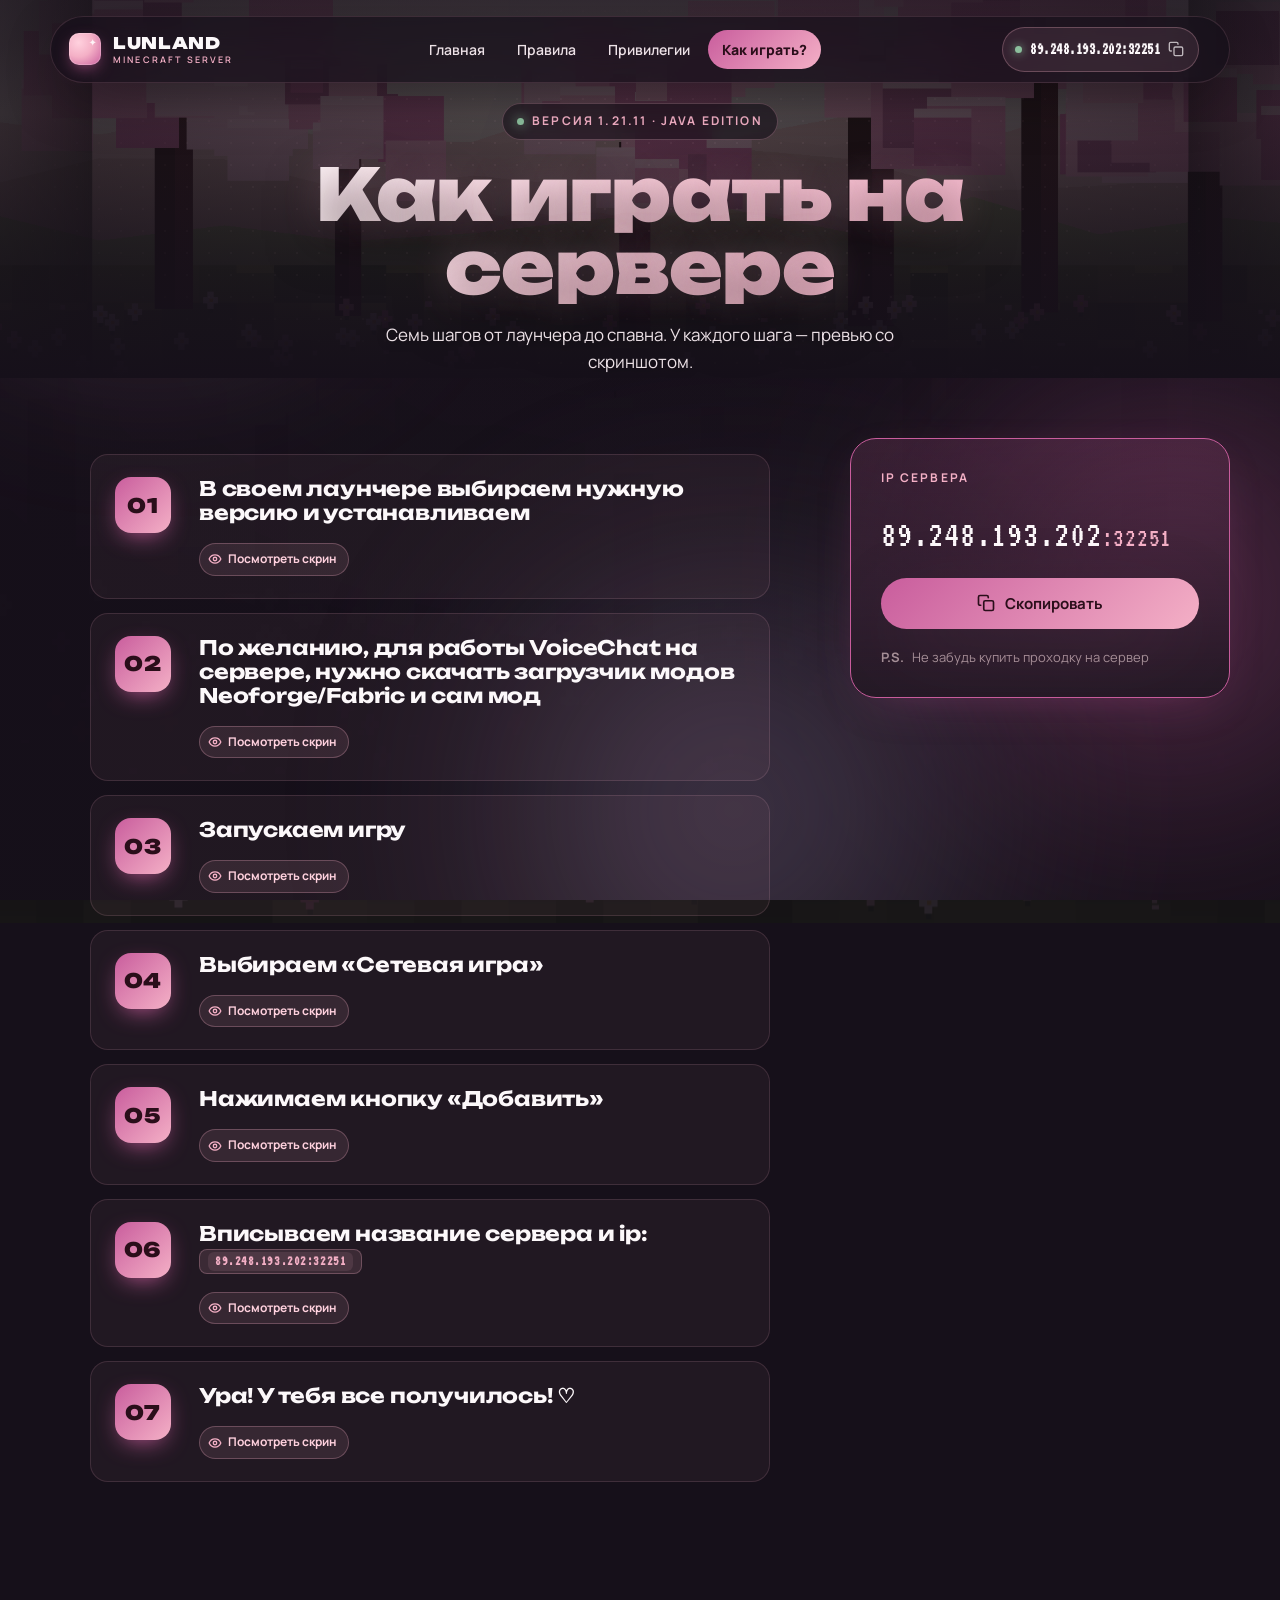
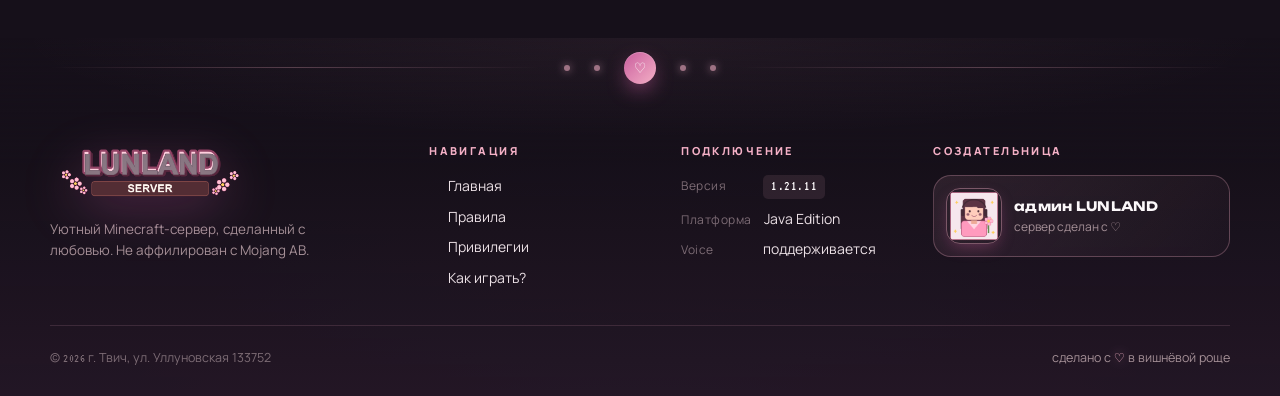
==== kak-zajti.html @ 80e6e3f9 "Initial commit: LUNLAND landing (cozy cherry-grove redesign) 4 pages with verbatim text from https:/" ====
<!doctype html>
<html lang="ru">
<head>
  <meta charset="utf-8" />
  <meta name="viewport" content="width=device-width, initial-scale=1, viewport-fit=cover" />
  <meta name="theme-color" content="#16101a" />
  <title>Как играть — LUNLAND</title>
  <meta name="description" content="Как зайти на Minecraft-сервер LUNLAND: версия 1.21.11, IP 89.248.193.202:32251, голосовой чат." />

  <link rel="preconnect" href="https://fonts.googleapis.com" />
  <link rel="preconnect" href="https://fonts.gstatic.com" crossorigin />
  <link href="https://fonts.googleapis.com/css2?family=Manrope:wght@400;500;600;700;800&family=Unbounded:wght@500;700;900&family=VT323&display=swap" rel="stylesheet" />
  <link rel="icon" type="image/png" href="./assets/logo.png" />
  <link rel="stylesheet" href="./styles.css" />
</head>

<body class="page-inner" data-page="kak-zajti">
  <div class="bg-decor" aria-hidden="true">
    <span class="glow glow-1"></span>
    <span class="glow glow-2"></span>
    <span class="glow glow-3"></span>
  </div>
  <div class="petals" id="petals" aria-hidden="true"></div>

  <header class="site-header" data-header>
    <a class="brand" href="./index.html" aria-label="LUNLAND">
      <span class="brand-mark"></span>
      <span class="brand-word">LUNLAND<small>minecraft server</small></span>
    </a>
    <nav class="main-nav" data-nav>
      <a href="./index.html">Главная</a>
      <a href="./rules.html">Правила</a>
      <a href="./privileges.html">Привилегии</a>
      <a href="./kak-zajti.html" class="is-active">Как играть?</a>
    </nav>
    <button class="header-ip" type="button" data-copy-ip aria-label="Скопировать IP">
      <span class="dot"></span>
      <span class="ip-text">89.248.193.202:32251</span>
      <svg viewBox="0 0 24 24" width="16" height="16" fill="none" stroke="currentColor" stroke-width="2" stroke-linecap="round" stroke-linejoin="round"><rect x="9" y="9" width="13" height="13" rx="2"/><path d="M5 15H4a2 2 0 0 1-2-2V4a2 2 0 0 1 2-2h9a2 2 0 0 1 2 2v1"/></svg>
    </button>
    <button class="menu-toggle" type="button" data-menu-toggle aria-label="Меню" aria-expanded="false">
      <svg viewBox="0 0 24 24" width="22" height="22" fill="none" stroke="currentColor" stroke-width="2" stroke-linecap="round"><path d="M4 7h16M4 12h16M4 17h16"/></svg>
    </button>
  </header>

  <main>
    <section class="page-banner">
      <div class="page-banner-bg" aria-hidden="true">
        <img src="./assets/hero-cherry.png" alt="" />
      </div>
      <div class="page-banner-content">
        <p class="eyebrow"><span class="dot"></span>Версия 1.21.11 · Java Edition</p>
        <h1>Как играть на сервере</h1>
        <p class="banner-sub">Семь шагов от лаунчера до спавна. У каждого шага — превью со скриншотом.</p>
      </div>
    </section>

    <section class="page">
      <section class="steps-layout">
        <ol class="steps steps-7">
          <li class="reveal">
            <span class="step-num pixel">01</span>
            <div>
              <h3>В своем лаунчере выбираем нужную версию и устанавливаем</h3>
              <button class="step-thumb-btn" type="button" data-step="1">
                <svg viewBox="0 0 24 24" width="14" height="14" fill="none" stroke="currentColor" stroke-width="2.2" stroke-linecap="round" stroke-linejoin="round"><path d="M2 12s3-7 10-7 10 7 10 7-3 7-10 7-10-7-10-7z"/><circle cx="12" cy="12" r="3"/></svg>
                Посмотреть скрин
              </button>
            </div>
          </li>
          <li class="reveal" data-delay="60">
            <span class="step-num pixel">02</span>
            <div>
              <h3>По желанию, для работы VoiceChat на сервере, нужно скачать загрузчик модов Neoforge/Fabric и сам мод</h3>
              <button class="step-thumb-btn" type="button" data-step="2">
                <svg viewBox="0 0 24 24" width="14" height="14" fill="none" stroke="currentColor" stroke-width="2.2" stroke-linecap="round" stroke-linejoin="round"><path d="M2 12s3-7 10-7 10 7 10 7-3 7-10 7-10-7-10-7z"/><circle cx="12" cy="12" r="3"/></svg>
                Посмотреть скрин
              </button>
            </div>
          </li>
          <li class="reveal" data-delay="120">
            <span class="step-num pixel">03</span>
            <div>
              <h3>Запускаем игру</h3>
              <button class="step-thumb-btn" type="button" data-step="3">
                <svg viewBox="0 0 24 24" width="14" height="14" fill="none" stroke="currentColor" stroke-width="2.2" stroke-linecap="round" stroke-linejoin="round"><path d="M2 12s3-7 10-7 10 7 10 7-3 7-10 7-10-7-10-7z"/><circle cx="12" cy="12" r="3"/></svg>
                Посмотреть скрин
              </button>
            </div>
          </li>
          <li class="reveal" data-delay="180">
            <span class="step-num pixel">04</span>
            <div>
              <h3>Выбираем «Сетевая игра»</h3>
              <button class="step-thumb-btn" type="button" data-step="4">
                <svg viewBox="0 0 24 24" width="14" height="14" fill="none" stroke="currentColor" stroke-width="2.2" stroke-linecap="round" stroke-linejoin="round"><path d="M2 12s3-7 10-7 10 7 10 7-3 7-10 7-10-7-10-7z"/><circle cx="12" cy="12" r="3"/></svg>
                Посмотреть скрин
              </button>
            </div>
          </li>
          <li class="reveal" data-delay="240">
            <span class="step-num pixel">05</span>
            <div>
              <h3>Нажимаем кнопку «Добавить»</h3>
              <button class="step-thumb-btn" type="button" data-step="5">
                <svg viewBox="0 0 24 24" width="14" height="14" fill="none" stroke="currentColor" stroke-width="2.2" stroke-linecap="round" stroke-linejoin="round"><path d="M2 12s3-7 10-7 10 7 10 7-3 7-10 7-10-7-10-7z"/><circle cx="12" cy="12" r="3"/></svg>
                Посмотреть скрин
              </button>
            </div>
          </li>
          <li class="reveal" data-delay="300">
            <span class="step-num pixel">06</span>
            <div>
              <h3>Вписываем название сервера и ip: <button class="inline-copy" type="button" data-copy-ip><code class="pixel">89.248.193.202:32251</code></button></h3>
              <button class="step-thumb-btn" type="button" data-step="6">
                <svg viewBox="0 0 24 24" width="14" height="14" fill="none" stroke="currentColor" stroke-width="2.2" stroke-linecap="round" stroke-linejoin="round"><path d="M2 12s3-7 10-7 10 7 10 7-3 7-10 7-10-7-10-7z"/><circle cx="12" cy="12" r="3"/></svg>
                Посмотреть скрин
              </button>
            </div>
          </li>
          <li class="reveal" data-delay="360">
            <span class="step-num pixel">07</span>
            <div>
              <h3>Ура! У тебя все получилось! <span class="heart">♡</span></h3>
              <button class="step-thumb-btn" type="button" data-step="7">
                <svg viewBox="0 0 24 24" width="14" height="14" fill="none" stroke="currentColor" stroke-width="2.2" stroke-linecap="round" stroke-linejoin="round"><path d="M2 12s3-7 10-7 10 7 10 7-3 7-10 7-10-7-10-7z"/><circle cx="12" cy="12" r="3"/></svg>
                Посмотреть скрин
              </button>
            </div>
          </li>
        </ol>

        <aside class="join-card reveal" data-delay="200">
          <p class="eyebrow">IP сервера</p>
          <strong class="ip-big pixel">89.248.193.202<small>:32251</small></strong>
          <button class="btn btn-primary" type="button" data-copy-ip>
            <svg viewBox="0 0 24 24" width="18" height="18" fill="none" stroke="currentColor" stroke-width="2.2" stroke-linecap="round" stroke-linejoin="round"><rect x="9" y="9" width="13" height="13" rx="2"/><path d="M5 15H4a2 2 0 0 1-2-2V4a2 2 0 0 1 2-2h9a2 2 0 0 1 2 2v1"/></svg>
            <span>Скопировать</span>
          </button>
          <p class="join-note"><b>P.S.</b> <a href="https://www.donationalerts.com/r/ulunna" target="_blank" rel="noopener">Не забудь купить проходку на сервер</a></p>
        </aside>
      </section>
    </section>
  </main>

  <!-- ============== LIGHTBOX (step screenshots) ============== -->
  <div class="lightbox" data-lightbox aria-hidden="true">
    <div class="lightbox-card" role="dialog" aria-modal="true">
      <button class="lightbox-close" type="button" data-lightbox-close aria-label="Закрыть">
        <svg viewBox="0 0 24 24" width="18" height="18" fill="none" stroke="currentColor" stroke-width="2.2" stroke-linecap="round" stroke-linejoin="round"><path d="M18 6L6 18M6 6l12 12"/></svg>
      </button>
      <span class="lightbox-step pixel" data-lightbox-step>01</span>
      <h2 class="lightbox-title" data-lightbox-title>—</h2>
      <p class="lightbox-desc" data-lightbox-desc>—</p>
      <div class="lightbox-img" data-lightbox-img></div>
    </div>
  </div>

  <!-- Step SVG templates (hidden, cloned into lightbox) -->
  <template id="step-svg-1">
    <svg viewBox="0 0 480 280" xmlns="http://www.w3.org/2000/svg" aria-hidden="true">
      <defs><linearGradient id="lG" x1="0" x2="0" y1="0" y2="1"><stop offset="0%" stop-color="#241726"/><stop offset="100%" stop-color="#16101a"/></linearGradient></defs>
      <rect width="480" height="280" fill="url(#lG)"/>
      <rect x="20" y="20" width="440" height="32" rx="6" fill="#2e1f30" stroke="#3a2738"/>
      <circle cx="38" cy="36" r="6" fill="#ff7ab8"/><circle cx="58" cy="36" r="6" fill="#e4be85"/><circle cx="78" cy="36" r="6" fill="#8cbf9d"/>
      <text x="240" y="40" text-anchor="middle" font-family="VT323, monospace" font-size="16" fill="#a59097">Minecraft Launcher</text>
      <rect x="20" y="68" width="120" height="192" rx="6" fill="#1d1622" stroke="#3a2738"/>
      <rect x="36" y="84" width="88" height="22" rx="4" fill="#c95d9d"/><text x="80" y="100" text-anchor="middle" font-family="Manrope" font-size="12" font-weight="700" fill="#1a0a12">Играть</text>
      <rect x="36" y="116" width="88" height="22" rx="4" fill="#2e1f30"/><text x="80" y="132" text-anchor="middle" font-family="Manrope" font-size="11" fill="#a59097">Установки</text>
      <rect x="36" y="148" width="88" height="22" rx="4" fill="#2e1f30"/><text x="80" y="164" text-anchor="middle" font-family="Manrope" font-size="11" fill="#a59097">Скины</text>
      <rect x="160" y="68" width="300" height="192" rx="6" fill="#1d1622" stroke="#3a2738"/>
      <text x="180" y="98" font-family="Unbounded, sans-serif" font-size="22" font-weight="700" fill="#fcf8fa">Minecraft</text>
      <rect x="180" y="116" width="140" height="34" rx="6" fill="#241726" stroke="#f4b0c6" stroke-width="2"/>
      <text x="250" y="138" text-anchor="middle" font-family="VT323, monospace" font-size="22" fill="#ffd1de">▶ 1.21.11</text>
      <rect x="180" y="170" width="260" height="60" rx="6" fill="#c95d9d"/>
      <text x="310" y="208" text-anchor="middle" font-family="Unbounded, sans-serif" font-size="28" font-weight="900" fill="#1a0a12">PLAY</text>
    </svg>
  </template>

  <template id="step-svg-2">
    <svg viewBox="0 0 480 280" xmlns="http://www.w3.org/2000/svg" aria-hidden="true">
      <rect width="480" height="280" fill="#1d1622"/>
      <rect x="30" y="22" width="420" height="32" rx="6" fill="#2e1f30" stroke="#3a2738"/>
      <text x="240" y="42" text-anchor="middle" font-family="Manrope" font-size="13" font-weight="700" fill="#fcf8fa">Установки → Создать профиль</text>
      <rect x="30" y="72" width="200" height="180" rx="8" fill="#241726" stroke="#3a2738"/>
      <text x="46" y="98" font-family="Unbounded, sans-serif" font-size="14" font-weight="700" fill="#fcf8fa">NeoForge</text>
      <rect x="46" y="108" width="170" height="6" rx="3" fill="#3a2738"/><rect x="46" y="108" width="120" height="6" rx="3" fill="#c95d9d"/>
      <text x="46" y="132" font-family="VT323, monospace" font-size="14" fill="#a59097">1.21.11 — последняя</text>
      <rect x="46" y="144" width="170" height="28" rx="5" fill="#c95d9d"/><text x="131" y="163" text-anchor="middle" font-family="Manrope" font-size="12" font-weight="700" fill="#1a0a12">Скачать &amp; установить</text>
      <rect x="46" y="184" width="14" height="14" rx="3" fill="#8cbf9d"/><text x="68" y="196" font-family="Manrope" font-size="11" fill="#fcf8fa">Voice-chat mod</text>
      <rect x="46" y="206" width="14" height="14" rx="3" fill="#2e1f30" stroke="#3a2738"/><text x="68" y="218" font-family="Manrope" font-size="11" fill="#a59097">Sodium / Optifine</text>
      <rect x="250" y="72" width="200" height="180" rx="8" fill="#241726" stroke="#3a2738"/>
      <text x="266" y="98" font-family="Unbounded, sans-serif" font-size="14" font-weight="700" fill="#fcf8fa">Fabric</text>
      <text x="266" y="120" font-family="VT323, monospace" font-size="14" fill="#a59097">альтернатива</text>
      <rect x="266" y="132" width="170" height="6" rx="3" fill="#3a2738"/>
      <text x="266" y="160" font-family="VT323, monospace" font-size="13" fill="#7d6c75">подойдёт, если уже стоит</text>
    </svg>
  </template>

  <template id="step-svg-3">
    <svg viewBox="0 0 480 280" xmlns="http://www.w3.org/2000/svg" aria-hidden="true">
      <rect width="480" height="280" fill="#0c0a0e"/>
      <rect x="0" y="0" width="480" height="280" fill="url(#dirt)" opacity="0.2"/>
      <text x="240" y="100" text-anchor="middle" font-family="VT323, monospace" font-size="42" fill="#fcf8fa" letter-spacing="6">MINECRAFT</text>
      <rect x="160" y="130" width="160" height="14" rx="2" fill="#2e1f30" stroke="#3a2738"/>
      <rect x="162" y="132" width="120" height="10" rx="1" fill="#c95d9d"/>
      <text x="240" y="174" text-anchor="middle" font-family="VT323, monospace" font-size="14" fill="#9c8f98">Загрузка ресурсов… 75%</text>
      <text x="240" y="220" text-anchor="middle" font-family="VT323, monospace" font-size="12" fill="#7d6c75">подожди немного ✦</text>
    </svg>
  </template>

  <template id="step-svg-4">
    <svg viewBox="0 0 480 280" xmlns="http://www.w3.org/2000/svg" aria-hidden="true">
      <rect width="480" height="280" fill="#0c0a0e"/>
      <text x="240" y="56" text-anchor="middle" font-family="VT323, monospace" font-size="32" fill="#fcf8fa" letter-spacing="6">MINECRAFT</text>
      <rect x="140" y="86" width="200" height="28" rx="3" fill="#2e1f30" stroke="#3a2738"/><text x="240" y="105" text-anchor="middle" font-family="VT323, monospace" font-size="14" fill="#fcf8fa">Одиночная игра</text>
      <rect x="140" y="120" width="200" height="28" rx="3" fill="#c95d9d" stroke="#ffd1de" stroke-width="2"/><text x="240" y="139" text-anchor="middle" font-family="VT323, monospace" font-size="14" font-weight="700" fill="#1a0a12">Сетевая игра ◀</text>
      <rect x="140" y="154" width="200" height="28" rx="3" fill="#2e1f30" stroke="#3a2738"/><text x="240" y="173" text-anchor="middle" font-family="VT323, monospace" font-size="14" fill="#a59097">Настройки</text>
      <rect x="140" y="188" width="200" height="28" rx="3" fill="#2e1f30" stroke="#3a2738"/><text x="240" y="207" text-anchor="middle" font-family="VT323, monospace" font-size="14" fill="#a59097">Выход</text>
    </svg>
  </template>

  <template id="step-svg-5">
    <svg viewBox="0 0 480 280" xmlns="http://www.w3.org/2000/svg" aria-hidden="true">
      <rect width="480" height="280" fill="#1d1622"/>
      <rect x="30" y="20" width="420" height="22" rx="3" fill="#2e1f30"/>
      <text x="240" y="36" text-anchor="middle" font-family="VT323, monospace" font-size="14" fill="#fcf8fa">Выбор сервера</text>
      <rect x="60" y="58" width="360" height="46" rx="4" fill="#241726" stroke="#3a2738"/>
      <text x="78" y="80" font-family="Unbounded" font-size="13" font-weight="700" fill="#fcf8fa">SomeServer</text>
      <text x="78" y="95" font-family="VT323, monospace" font-size="12" fill="#7d6c75">play.example.com</text>
      <rect x="60" y="112" width="360" height="46" rx="4" fill="#241726" stroke="#3a2738"/>
      <text x="78" y="134" font-family="Unbounded" font-size="13" font-weight="700" fill="#a59097">Another</text>
      <rect x="60" y="166" width="360" height="46" rx="4" fill="#241726" stroke="#3a2738" stroke-dasharray="4 4"/>
      <text x="240" y="194" text-anchor="middle" font-family="VT323, monospace" font-size="13" fill="#7d6c75">— пустой слот —</text>
      <rect x="60" y="226" width="100" height="34" rx="5" fill="#2e1f30" stroke="#3a2738"/><text x="110" y="247" text-anchor="middle" font-family="Manrope" font-size="11" fill="#a59097">Обновить</text>
      <rect x="170" y="226" width="100" height="34" rx="5" fill="#c95d9d" stroke="#ffd1de" stroke-width="2"/><text x="220" y="247" text-anchor="middle" font-family="Manrope" font-size="12" font-weight="700" fill="#1a0a12">+ Добавить</text>
      <rect x="280" y="226" width="100" height="34" rx="5" fill="#2e1f30" stroke="#3a2738"/><text x="330" y="247" text-anchor="middle" font-family="Manrope" font-size="11" fill="#a59097">Отмена</text>
    </svg>
  </template>

  <template id="step-svg-6">
    <svg viewBox="0 0 480 280" xmlns="http://www.w3.org/2000/svg" aria-hidden="true">
      <rect width="480" height="280" fill="#0c0a0e" opacity="0.85"/>
      <rect x="60" y="40" width="360" height="200" rx="6" fill="#1d1622" stroke="#3a2738"/>
      <text x="240" y="68" text-anchor="middle" font-family="Unbounded" font-size="14" font-weight="700" fill="#fcf8fa">Добавить сервер</text>
      <text x="80" y="98" font-family="VT323, monospace" font-size="14" fill="#a59097">Имя сервера</text>
      <rect x="80" y="106" width="320" height="30" rx="4" fill="#241726" stroke="#3a2738"/>
      <text x="92" y="126" font-family="VT323, monospace" font-size="14" fill="#fcf8fa">LUNLAND ♡</text>
      <text x="80" y="156" font-family="VT323, monospace" font-size="14" fill="#a59097">Адрес сервера</text>
      <rect x="80" y="164" width="320" height="30" rx="4" fill="#241726" stroke="#c95d9d" stroke-width="2"/>
      <text x="92" y="184" font-family="VT323, monospace" font-size="14" fill="#ffd1de">89.248.193.202:32251</text>
      <rect x="80" y="206" width="150" height="30" rx="5" fill="#c95d9d"/><text x="155" y="225" text-anchor="middle" font-family="Manrope" font-size="12" font-weight="700" fill="#1a0a12">Готово</text>
      <rect x="250" y="206" width="150" height="30" rx="5" fill="#2e1f30" stroke="#3a2738"/><text x="325" y="225" text-anchor="middle" font-family="Manrope" font-size="11" fill="#a59097">Отмена</text>
    </svg>
  </template>

  <template id="step-svg-7">
    <svg viewBox="0 0 480 280" xmlns="http://www.w3.org/2000/svg" aria-hidden="true">
      <defs><linearGradient id="lG7" x1="0" x2="1" y1="0" y2="1"><stop offset="0%" stop-color="#ff7ab8"/><stop offset="100%" stop-color="#a83777"/></linearGradient></defs>
      <rect width="480" height="280" fill="#1d1622"/>
      <rect x="40" y="40" width="400" height="60" rx="8" fill="url(#lG7)"/>
      <text x="64" y="68" font-family="Unbounded" font-size="14" font-weight="700" fill="#1a0a12">LUNLAND ♡</text>
      <text x="64" y="86" font-family="VT323, monospace" font-size="12" fill="rgba(26,10,18,0.7)">89.248.193.202:32251 · 24/80</text>
      <circle cx="410" cy="70" r="10" fill="#1a0a12"/><text x="410" y="74" text-anchor="middle" font-family="Manrope" font-size="11" font-weight="900" fill="#ffd1de">✓</text>
      <rect x="40" y="110" width="400" height="46" rx="8" fill="#241726" stroke="#3a2738"/>
      <text x="64" y="138" font-family="Unbounded" font-size="12" font-weight="700" fill="#a59097">Some Server</text>
      <text x="240" y="194" text-anchor="middle" font-family="Unbounded" font-size="22" font-weight="900" fill="#ffd1de">УРА! У ТЕБЯ ВСЁ ПОЛУЧИЛОСЬ ♡</text>
      <text x="240" y="220" text-anchor="middle" font-family="VT323, monospace" font-size="16" fill="#c95d9d">встретимся на спавне</text>
      <text x="120" y="250" font-family="Unbounded" font-size="14" fill="#ffd1de">✦</text>
      <text x="360" y="248" font-family="Unbounded" font-size="14" fill="#ffd1de">✦</text>
    </svg>
  </template>

  <footer class="site-footer rich-footer">
    <div class="footer-divider" aria-hidden="true">
      <span class="petal-dot"></span><span class="petal-dot"></span><span class="petal-dot middle">♡</span><span class="petal-dot"></span><span class="petal-dot"></span>
    </div>
    <div class="footer-grid-cozy">
      <div class="footer-col-brand">
        <img src="./assets/logo.png" alt="LUNLAND" class="footer-logo" />
        <p class="footer-tagline">Уютный Minecraft-сервер, сделанный с любовью. Не аффилирован с Mojang AB.</p>
      </div>
      <div class="footer-col">
        <h4>Навигация</h4>
        <ul>
          <li><a href="./index.html">Главная</a></li>
          <li><a href="./rules.html">Правила</a></li>
          <li><a href="./privileges.html">Привилегии</a></li>
          <li><a href="./kak-zajti.html">Как играть?</a></li>
        </ul>
      </div>
      <div class="footer-col">
        <h4>Подключение</h4>
        <ul>
          <li><span>Версия</span> <code class="pixel">1.21.11</code></li>
          <li><span>Платформа</span> Java Edition</li>
          <li><span>Voice</span> поддерживается</li>
        </ul>
      </div>
      <div class="footer-col footer-col-credits">
        <h4>Создательница</h4>
        <div class="creator-card">
          <img src="./assets/admin-avatar.png" alt="" />
          <div>
            <strong>админ LUNLAND</strong>
            <em>сервер сделан с ♡</em>
          </div>
        </div>
      </div>
    </div>
    <div class="footer-bottom-cozy">
      <span>© <span class="pixel">2026</span> г. Твич, ул. Уллуновская 133752</span>
      <span class="footer-tag">сделано с <span class="heart">♡</span> в&nbsp;вишнёвой&nbsp;роще</span>
    </div>
  </footer>

  <div class="toast" role="status" aria-live="polite" data-toast>
    <span class="toast-ico">♡</span>
    <span class="toast-text">IP скопирован — приятной игры!</span>
  </div>

  <script src="./app.js" defer></script>
</body>
</html>
---- styles.css ----
/* ================================================================
   LUNLAND · cozy cherry-grove theme
   ================================================================ */

:root {
  color-scheme: dark;

  /* core surfaces */
  --bg: #16101a;
  --bg-2: #1d1622;
  --surface: #251a26;
  --surface-2: #2e1f30;
  --surface-3: #3a2738;
  --line: rgba(244, 176, 198, 0.14);
  --line-strong: rgba(244, 176, 198, 0.28);

  /* pinks */
  --pink: #f4b0c6;        /* cherry leaf */
  --pink-soft: #ffd1de;
  --pink-glow: #ffb7d5;
  --pink-deep: #c95d9d;   /* CTA */
  --pink-deep-2: #a64880;
  --wine: #5b2a3a;        /* dark contrast outlines */
  --wine-2: #3d1c28;

  /* accents */
  --gold: #e4be85;
  --mint: #8cbf9d;
  --lilac: #b8a0c9;

  /* text */
  --text: #fcf8fa;
  --text-2: #ece1e6;
  --muted: #a59097;
  --muted-2: #7d6c75;

  /* radii & shadow */
  --radius: 18px;
  --radius-lg: 26px;
  --radius-pill: 999px;
  --shadow-card: 0 18px 60px -20px rgba(0, 0, 0, 0.6), 0 1px 0 rgba(255, 255, 255, 0.04) inset;
  --shadow-pink: 0 22px 80px -22px rgba(201, 93, 157, 0.55);

  /* layout */
  --content: min(1180px, calc(100vw - 40px));

  --ease: cubic-bezier(0.22, 1, 0.36, 1);
}

/* ---------- reset ---------- */
*, *::before, *::after { box-sizing: border-box; }
html, body { margin: 0; }
html { scroll-behavior: smooth; }
body {
  background: var(--bg);
  color: var(--text);
  font-family: 'Manrope', 'Inter', system-ui, -apple-system, BlinkMacSystemFont, 'Segoe UI', sans-serif;
  font-size: 16px;
  line-height: 1.55;
  -webkit-font-smoothing: antialiased;
  text-rendering: optimizeLegibility;
  overflow-x: hidden;
  min-height: 100vh;
  position: relative;
  display: flex;
  flex-direction: column;
  background-image:
    radial-gradient(900px 600px at 12% -8%, rgba(244, 176, 198, 0.12), transparent 60%),
    radial-gradient(700px 500px at 92% 8%, rgba(201, 93, 157, 0.12), transparent 60%),
    radial-gradient(900px 700px at 50% 110%, rgba(184, 160, 201, 0.10), transparent 65%);
}
body > main { flex: 1 0 auto; }
.site-footer { margin-top: auto; }
img { display: block; max-width: 100%; }
a { color: inherit; text-decoration: none; }
button { font: inherit; color: inherit; background: none; border: 0; cursor: pointer; -webkit-tap-highlight-color: transparent; }
code { font-family: 'VT323', ui-monospace, 'Cascadia Code', monospace; font-size: 1.05em; letter-spacing: 0.02em; }
ul { list-style: none; padding: 0; margin: 0; }
.sr-only { position: absolute; width: 1px; height: 1px; padding: 0; margin: -1px; overflow: hidden; clip: rect(0,0,0,0); white-space: nowrap; border: 0; }

::selection { background: var(--pink-deep); color: #fff; }

/* ---------- typography ---------- */
.pixel { font-family: 'VT323', ui-monospace, monospace; letter-spacing: 0.04em; }

h1, h2, h3, h4 {
  font-family: 'Unbounded', 'Manrope', sans-serif;
  font-weight: 700;
  letter-spacing: -0.01em;
  margin: 0;
  color: var(--text);
}
h2 { font-size: clamp(28px, 3.6vw, 46px); line-height: 1.05; }
h3 { font-size: 20px; line-height: 1.2; }
p { margin: 0; color: var(--text-2); }
.section-sub { color: var(--muted); margin-top: 12px; max-width: 60ch; }

.eyebrow {
  display: inline-flex;
  align-items: center;
  gap: 8px;
  font-size: 12px;
  font-weight: 700;
  letter-spacing: 0.18em;
  text-transform: uppercase;
  color: var(--pink);
  margin: 0 0 14px;
}
.eyebrow .dot {
  width: 7px; height: 7px; border-radius: 50%;
  background: var(--mint); box-shadow: 0 0 12px var(--mint);
}
.eyebrow strong { color: var(--text); font-weight: 800; }

.btn-link {
  display: inline-flex; align-items: center; gap: 6px;
  color: var(--pink);
  font-weight: 700;
  font-size: 14px;
  padding: 8px 0;
  border-bottom: 1px dashed transparent;
  transition: color 160ms var(--ease), border-color 160ms var(--ease);
}
.btn-link:hover { color: var(--pink-soft); border-bottom-color: var(--pink); }

/* ---------- decorative bg ---------- */
.bg-decor { position: fixed; inset: 0; z-index: -1; overflow: hidden; pointer-events: none; }

/* Petals layer — above hero-bg, decorative; doesn't block clicks */
.petals {
  position: fixed;
  inset: 0;
  z-index: 1;
  overflow: hidden;
  pointer-events: none;
}
.hero-content { position: relative; z-index: 3; }
.scroll-hint, .scroll-hint-arrow, .scroll-hint-text { display: none !important; }
.glow {
  position: absolute;
  border-radius: 50%;
  filter: blur(120px);
  opacity: 0.55;
  animation: drift 22s ease-in-out infinite;
}
.glow-1 { width: 540px; height: 540px; top: -160px; left: -120px; background: radial-gradient(circle, var(--pink-glow), transparent 60%); }
.glow-2 { width: 620px; height: 620px; top: 32%; right: -200px; background: radial-gradient(circle, var(--pink-deep), transparent 60%); animation-duration: 28s; animation-delay: -8s; }
.glow-3 { width: 700px; height: 700px; bottom: -260px; left: 30%; background: radial-gradient(circle, var(--lilac), transparent 60%); opacity: 0.42; animation-duration: 32s; animation-delay: -14s; }

@keyframes drift {
  0%, 100% { transform: translate(0, 0) scale(1); }
  50% { transform: translate(60px, -40px) scale(1.08); }
}

.petals { position: absolute; inset: 0; }
.petal {
  position: absolute;
  width: 12px; height: 12px;
  border-radius: 14px 2px 14px 2px;
  opacity: 0;
  animation: fall var(--dur, 12s) linear infinite;
  filter: drop-shadow(0 4px 6px rgba(201, 93, 157, 0.25));
  will-change: transform, opacity;
}
.petal-1 { background: linear-gradient(135deg, #ffd1de, #f4b0c6 55%, #c95d9d); }
.petal-2 { background: linear-gradient(135deg, #fff5f7, #ffd1de 55%, #f4b0c6); }
.petal-3 { background: linear-gradient(135deg, #f0e5ff, #b8a0c9 55%, #6a4882); filter: drop-shadow(0 4px 6px rgba(184, 160, 201, 0.3)); }
.petal-4 { background: linear-gradient(135deg, #ffe6f0, #ffb7d5 55%, #d44c92); }
@keyframes fall {
  0%   { transform: translate(0, -10vh) rotate(0deg); opacity: 0; }
  10%  { opacity: 0.85; }
  90%  { opacity: 0.85; }
  100% { transform: translate(var(--sway, 60px), 110vh) rotate(var(--rot, 720deg)); opacity: 0; }
}

/* === sparkle stars (floating) === */
.sparkle {
  position: absolute;
  pointer-events: none;
  color: #ffe9f0;
  text-shadow: 0 0 12px #ffb7d5, 0 0 24px rgba(255, 183, 213, 0.6);
  animation: sparkle-twinkle var(--dur, 2.4s) ease-in-out infinite;
  z-index: 1;
  opacity: 0;
  font-weight: 700;
}
@keyframes sparkle-twinkle {
  0%, 100% { opacity: 0; transform: scale(0.5) rotate(0); }
  50%      { opacity: 0.95; transform: scale(1.15) rotate(180deg); }
}

/* === heart burst (on copy IP) === */
.burst-heart {
  position: fixed;
  z-index: 200;
  pointer-events: none;
  color: var(--pink);
  text-shadow: 0 0 14px var(--pink-glow), 0 0 28px rgba(255, 183, 213, 0.5);
  animation: heart-burst 1.1s var(--ease) forwards;
  --tx: 0; --ty: 0; --rot: 0deg; --scale: 1;
  will-change: transform, opacity;
}
@keyframes heart-burst {
  0%   { transform: translate(0, 0) scale(0.3) rotate(0); opacity: 0; }
  15%  { opacity: 1; transform: translate(calc(var(--tx) * 0.15), calc(var(--ty) * 0.15)) scale(var(--scale)) rotate(calc(var(--rot) * 0.15)); }
  100% { transform: translate(var(--tx), var(--ty)) scale(calc(var(--scale) * 0.5)) rotate(var(--rot)); opacity: 0; }
}

/* ---------- shared button ---------- */
.btn {
  position: relative;
  display: inline-flex;
  align-items: center;
  gap: 10px;
  padding: 14px 22px;
  border-radius: var(--radius-pill);
  font-weight: 700;
  font-size: 15px;
  transition: transform 240ms var(--ease), background 200ms var(--ease), box-shadow 240ms var(--ease), border-color 200ms var(--ease);
  white-space: nowrap;
  isolation: isolate;
}
.btn svg { flex: 0 0 auto; }
.btn:hover { transform: translateY(-1px); }
.btn:active { transform: translateY(0); }

.btn-primary {
  background: linear-gradient(135deg, var(--pink-deep) 0%, var(--pink) 100%);
  color: #2a0e1a;
  box-shadow: var(--shadow-pink);
}
.btn-primary::after {
  content: ''; position: absolute; inset: 0; border-radius: inherit;
  background: linear-gradient(135deg, var(--pink) 0%, var(--pink-soft) 100%);
  opacity: 0; transition: opacity 240ms var(--ease); z-index: -1;
}
.btn-primary:hover::after { opacity: 1; }
.btn-primary .btn-ip {
  font-family: 'VT323', monospace;
  font-style: normal;
  color: rgba(42, 14, 26, 0.7);
  font-size: 14px;
  padding-left: 10px;
  margin-left: 4px;
  border-left: 1px solid rgba(42, 14, 26, 0.3);
}

.btn-soft {
  background: rgba(244, 176, 198, 0.10);
  border: 1px solid var(--line-strong);
  color: var(--text);
  backdrop-filter: blur(8px);
}
.btn-soft:hover { background: rgba(244, 176, 198, 0.16); border-color: var(--pink); }

.btn-ghost {
  background: rgba(255, 255, 255, 0.02);
  border: 1px solid var(--line);
  color: var(--text-2);
}
.btn-ghost:hover { border-color: var(--pink); color: var(--text); }

.btn-pill {
  display: inline-flex; align-items: center; gap: 8px;
  padding: 10px 16px;
  border-radius: var(--radius-pill);
  background: rgba(244, 176, 198, 0.12);
  border: 1px solid var(--line-strong);
  color: var(--text);
  font-weight: 700;
  font-size: 13px;
  transition: all 200ms var(--ease);
}
.btn-pill:hover { background: rgba(244, 176, 198, 0.2); transform: translateY(-1px); }
.btn-pill svg { color: var(--pink); }

/* ---------- header ---------- */
.site-header {
  position: fixed;
  top: 16px; left: 50%; transform: translateX(-50%);
  z-index: 50;
  width: calc(100vw - 32px);
  max-width: var(--content);
  display: grid;
  grid-template-columns: auto 1fr auto auto;
  align-items: center;
  gap: 18px;
  padding: 10px 12px 10px 18px;
  background: rgba(22, 16, 26, 0.72);
  border: 1px solid var(--line);
  border-radius: var(--radius-pill);
  backdrop-filter: blur(18px) saturate(140%);
  box-shadow: 0 20px 60px -20px rgba(0, 0, 0, 0.6);
}
.brand {
  display: flex; align-items: center; gap: 12px;
  min-height: 40px;
}
.brand-mark {
  width: 32px; height: 32px; border-radius: 10px;
  background:
    radial-gradient(circle at 30% 30%, var(--pink-soft) 0%, var(--pink) 45%, var(--pink-deep) 100%);
  box-shadow: 0 6px 18px -6px var(--pink-deep), inset 0 0 0 1px rgba(255, 255, 255, 0.2);
  position: relative;
}
.brand-mark::after {
  content: '✦'; position: absolute; top: 2px; right: 4px;
  font-size: 10px; color: rgba(255, 255, 255, 0.85);
}
.brand-word {
  display: flex; flex-direction: column; line-height: 1;
  font-family: 'Unbounded', sans-serif;
  font-weight: 900;
  font-size: 16px;
  letter-spacing: 0.04em;
}
.brand-word small {
  font-family: 'Manrope', sans-serif;
  font-weight: 600;
  font-size: 9px;
  letter-spacing: 0.24em;
  text-transform: uppercase;
  color: var(--pink);
  margin-top: 4px;
}

.main-nav {
  display: flex; align-items: center; justify-content: center;
  gap: 4px;
}
.main-nav a {
  padding: 9px 14px;
  font-size: 14px;
  font-weight: 600;
  color: var(--text-2);
  border-radius: var(--radius-pill);
  transition: all 160ms var(--ease);
  position: relative;
}
.main-nav a:hover { color: var(--text); background: rgba(244, 176, 198, 0.10); }

.header-ip {
  display: inline-flex; align-items: center; gap: 8px;
  padding: 9px 14px 9px 12px;
  border-radius: var(--radius-pill);
  background: rgba(244, 176, 198, 0.10);
  border: 1px solid var(--line-strong);
  font-size: 13px;
  font-weight: 700;
  color: var(--text);
  transition: all 180ms var(--ease);
}
.header-ip:hover { background: rgba(244, 176, 198, 0.16); border-color: var(--pink); }
.header-ip .dot {
  width: 7px; height: 7px; border-radius: 50%; background: var(--mint);
  box-shadow: 0 0 10px var(--mint);
}
.header-ip .ip-text { font-family: 'VT323', monospace; font-size: 16px; letter-spacing: 0.03em; }
.header-ip svg { opacity: 0.7; }

.menu-toggle {
  display: none;
  align-items: center; justify-content: center;
  width: 40px; height: 40px;
  border-radius: 50%;
  background: rgba(244, 176, 198, 0.10);
  border: 1px solid var(--line-strong);
  color: var(--text);
}

/* ---------- hero ---------- */
.hero {
  position: relative;
  padding: 132px 0 80px;
  min-height: max(640px, 78vh);
  display: flex; align-items: center;
  overflow: hidden;
}
body.page-home .hero { min-height: 100vh; padding-bottom: 110px; }

/* server-strip pulled out into its own section on home */
.strip-section {
  width: var(--content);
  margin: 0 auto;
  padding: 60px 0 80px;
}
.strip-section .server-strip { margin-top: 0; }

/* scroll hint at hero bottom (home only) */
.scroll-hint {
  position: absolute;
  bottom: 28px; left: 50%; transform: translateX(-50%);
  display: inline-flex; flex-direction: column; align-items: center; gap: 8px;
  color: var(--pink-soft);
  font-size: 11px;
  font-weight: 700;
  letter-spacing: 0.22em;
  text-transform: uppercase;
  text-shadow: 0 0 12px rgba(255, 183, 213, 0.5);
  opacity: 0.85;
  animation: scroll-hint-pulse 2.4s ease-in-out infinite;
  z-index: 3;
  text-decoration: none;
  transition: opacity 200ms var(--ease), transform 200ms var(--ease);
}
.scroll-hint:hover { opacity: 1; transform: translateX(-50%) translateY(-2px); }
.scroll-hint .heart { color: var(--pink); }
.scroll-hint-arrow {
  display: inline-flex; align-items: center; justify-content: center;
  width: 32px; height: 32px;
  border-radius: 50%;
  background: rgba(244, 176, 198, 0.12);
  border: 1px solid var(--line-strong);
  backdrop-filter: blur(8px);
  animation: scroll-bounce 1.6s ease-in-out infinite;
}
@keyframes scroll-hint-pulse {
  0%, 100% { opacity: 0.7; }
  50% { opacity: 1; }
}
@keyframes scroll-bounce {
  0%, 100% { transform: translateY(0); }
  50% { transform: translateY(6px); }
}
.hero-bg {
  position: absolute;
  inset: 0;
  z-index: 0;
}
.hero-bg img {
  width: 100%; height: 100%; object-fit: cover;
  filter: saturate(1.1) brightness(0.45) blur(0.5px);
  transform: scale(1.08);
}
.hero-vignette {
  position: absolute; inset: 0;
  background:
    linear-gradient(180deg, rgba(22, 16, 26, 0.55) 0%, rgba(22, 16, 26, 0.2) 30%, rgba(22, 16, 26, 0.9) 80%, var(--bg) 100%),
    radial-gradient(70% 50% at 50% 50%, transparent 0%, rgba(22, 16, 26, 0.55) 100%);
}
.hero::after {
  content: '';
  position: absolute; inset: 0;
  background-image: radial-gradient(circle, rgba(255, 209, 222, 0.16) 1px, transparent 1px);
  background-size: 22px 22px;
  opacity: 0.35;
  pointer-events: none;
  mask-image: radial-gradient(ellipse at center, black 30%, transparent 75%);
  -webkit-mask-image: radial-gradient(ellipse at center, black 30%, transparent 75%);
}
.hero-content {
  position: relative; z-index: 1;
  margin: 0 auto;
  width: var(--content);
  display: flex; flex-direction: column;
  align-items: flex-start;
}

.hero .eyebrow {
  background: rgba(22, 16, 26, 0.6);
  border: 1px solid var(--line-strong);
  padding: 8px 14px;
  border-radius: var(--radius-pill);
  backdrop-filter: blur(8px);
}

.hero-title {
  margin: 12px 0 0;
  max-width: 800px;
}
.logo-art {
  width: clamp(280px, 56vw, 720px);
  height: auto;
  filter: drop-shadow(0 30px 60px rgba(201, 93, 157, 0.55)) drop-shadow(0 0 80px rgba(255, 183, 213, 0.25));
  animation: logo-float 6s ease-in-out infinite;
}
@keyframes logo-float {
  0%, 100% { transform: translateY(0) rotate(-0.4deg); }
  50% { transform: translateY(-6px) rotate(0.4deg); }
}
.hero-tagline {
  font-family: 'Unbounded', sans-serif;
  font-weight: 500;
  font-size: clamp(18px, 2.4vw, 28px);
  color: var(--text);
  margin-top: 8px;
  letter-spacing: 0;
  line-height: 1.3;
}
.hero-tagline .heart { display: inline-block; margin: 0 6px; vertical-align: middle; }
.hero-tagline .heart {
  color: var(--pink);
  font-size: 1.1em;
  text-shadow: 0 0 18px var(--pink-glow);
  animation: pulse-heart 2.4s ease-in-out infinite;
}
@keyframes pulse-heart {
  0%, 100% { transform: scale(1); opacity: 1; }
  50% { transform: scale(1.15); opacity: 0.85; }
}
.hero-lead {
  margin-top: 20px;
  max-width: 620px;
  font-size: 17px;
  color: var(--text-2);
  line-height: 1.6;
}

.hero-actions {
  display: flex; flex-wrap: wrap; gap: 12px;
  margin-top: 30px;
}

.server-strip {
  display: grid; grid-template-columns: repeat(4, 1fr);
  gap: 1px;
  width: 100%;
  margin-top: 40px;
  background: var(--line);
  border: 1px solid var(--line);
  border-radius: var(--radius);
  overflow: hidden;
  box-shadow: var(--shadow-card);
}
.server-strip article {
  background: rgba(22, 16, 26, 0.72);
  padding: 22px 24px;
  backdrop-filter: blur(18px);
  min-height: 100px;
}
.strip-label {
  display: block;
  font-size: 11px; font-weight: 800;
  letter-spacing: 0.18em;
  text-transform: uppercase;
  color: var(--muted);
  margin-bottom: 8px;
}
.server-strip strong {
  font-family: 'Unbounded', sans-serif;
  font-size: clamp(18px, 2vw, 24px);
  font-weight: 700;
  letter-spacing: -0.01em;
  display: block;
}
.server-strip em { font-style: normal; color: var(--muted); font-weight: 500; font-size: 0.7em; }

/* ---------- section base ---------- */
.section {
  position: relative;
  width: var(--content);
  margin: 0 auto;
  padding: 96px 0;
}
.section-head { max-width: 720px; margin-bottom: 44px; }
.section-head.split {
  display: flex; align-items: flex-end; justify-content: space-between;
  gap: 24px;
  max-width: none;
}
.section-link {
  display: inline-flex; align-items: center; gap: 8px;
  font-weight: 700;
  color: var(--pink);
  font-size: 14px;
  padding-bottom: 4px;
}
.section-link:hover { color: var(--pink-soft); }

/* ---------- about (Lunna) ---------- */
.about-grid {
  display: grid;
  grid-template-columns: 320px 1fr;
  gap: 56px;
  align-items: center;
}
.about-card {
  position: relative;
  background: linear-gradient(180deg, rgba(244, 176, 198, 0.10), rgba(244, 176, 198, 0.02));
  border: 1px solid var(--line-strong);
  border-radius: var(--radius-lg);
  padding: 24px;
  box-shadow: var(--shadow-card);
}
.avatar-frame {
  position: relative;
  border-radius: var(--radius);
  overflow: hidden;
  background: radial-gradient(circle at 30% 20%, var(--pink-soft), var(--pink) 70%);
  aspect-ratio: 1;
}
.avatar-frame img { width: 100%; height: 100%; object-fit: cover; }
.avatar-spark {
  position: absolute;
  color: var(--gold);
  font-size: 22px;
  text-shadow: 0 0 12px var(--gold);
  animation: twinkle 2.2s ease-in-out infinite;
}
.spark-1 { top: 8%; right: 10%; animation-delay: 0s; }
.spark-2 { bottom: 14%; left: 8%; animation-delay: 0.6s; font-size: 18px; }
.spark-3 { top: 38%; left: 6%; animation-delay: 1.2s; font-size: 14px; }
@keyframes twinkle {
  0%, 100% { opacity: 0.3; transform: scale(0.8); }
  50% { opacity: 1; transform: scale(1.1); }
}
.avatar-status {
  display: inline-flex; align-items: center; gap: 8px;
  margin-top: 18px;
  padding: 8px 14px;
  border-radius: var(--radius-pill);
  background: rgba(140, 191, 157, 0.14);
  border: 1px solid rgba(140, 191, 157, 0.3);
  color: var(--mint);
  font-size: 13px;
  font-weight: 700;
}
.avatar-status .dot {
  width: 8px; height: 8px; border-radius: 50%; background: var(--mint);
  box-shadow: 0 0 12px var(--mint);
  animation: pulse-dot 2s ease-in-out infinite;
}
@keyframes pulse-dot {
  0%, 100% { box-shadow: 0 0 12px var(--mint); }
  50% { box-shadow: 0 0 24px var(--mint); }
}

.about-copy h2 em {
  font-style: normal;
  color: var(--pink);
  text-shadow: 0 0 32px rgba(244, 176, 198, 0.4);
}
.about-lead { color: var(--text-2); margin-top: 20px; font-size: 17px; max-width: 56ch; }

.about-facts {
  display: grid; gap: 14px;
  margin-top: 28px;
}
.about-facts li {
  display: flex; align-items: center; gap: 16px;
  padding: 14px 18px;
  background: rgba(244, 176, 198, 0.06);
  border: 1px solid var(--line);
  border-radius: var(--radius);
  transition: all 200ms var(--ease);
}
.about-facts li:hover { background: rgba(244, 176, 198, 0.10); transform: translateX(4px); }
.fact-ico {
  display: inline-flex; align-items: center; justify-content: center;
  width: 40px; height: 40px;
  border-radius: 12px;
  background: color-mix(in srgb, var(--c) 16%, transparent);
  color: var(--c);
  font-size: 20px;
  flex: 0 0 auto;
}
.about-facts strong {
  display: block;
  font-family: 'Unbounded', sans-serif;
  font-size: 13px;
  font-weight: 700;
}
.about-facts em { font-style: normal; color: var(--muted); font-size: 14px; }

.about-actions {
  display: flex; align-items: center; gap: 20px; flex-wrap: wrap;
  margin-top: 28px;
}

/* ---------- features ---------- */
.feature-grid {
  display: grid; grid-template-columns: repeat(4, 1fr); gap: 18px;
}
.feature-card {
  position: relative;
  padding: 28px 24px;
  background: linear-gradient(180deg, rgba(244, 176, 198, 0.06), rgba(244, 176, 198, 0.02));
  border: 1px solid var(--line);
  border-radius: var(--radius-lg);
  transition: all 280ms var(--ease);
  overflow: hidden;
}
.feature-card::before {
  content: '';
  position: absolute; inset: 0;
  background: radial-gradient(circle at top, var(--pink-glow), transparent 60%);
  opacity: 0;
  transition: opacity 300ms var(--ease);
}
.feature-card:hover {
  transform: translateY(-6px);
  border-color: var(--pink);
  box-shadow: 0 30px 80px -30px rgba(201, 93, 157, 0.5);
}
.feature-card:hover::before { opacity: 0.08; }
.feature-card > * { position: relative; z-index: 1; }
.feature-ico {
  display: inline-flex; align-items: center; justify-content: center;
  width: 56px; height: 56px;
  border-radius: 18px;
  margin-bottom: 20px;
}
.feature-ico[data-tone="pink"]  { background: rgba(244, 176, 198, 0.16); color: var(--pink); }
.feature-ico[data-tone="mint"]  { background: rgba(140, 191, 157, 0.14); color: var(--mint); }
.feature-ico[data-tone="gold"]  { background: rgba(228, 190, 133, 0.14); color: var(--gold); }
.feature-ico[data-tone="lilac"] { background: rgba(184, 160, 201, 0.16); color: var(--lilac); }
.feature-card p { color: var(--muted); margin-top: 10px; font-size: 14px; line-height: 1.6; }

/* ---------- tiers ---------- */
.tier-grid {
  display: grid; grid-template-columns: repeat(3, 1fr); gap: 20px;
  align-items: stretch;
}
.tier-card {
  position: relative;
  padding: 28px 26px;
  background: rgba(22, 16, 26, 0.55);
  backdrop-filter: blur(14px);
  border: 1px solid rgba(244, 176, 198, 0.22);
  border-radius: var(--radius-lg);
  display: flex; flex-direction: column;
  transition: all 320ms var(--ease);
  overflow: hidden;
  box-shadow: 0 1px 0 rgba(255, 255, 255, 0.04) inset, 0 12px 40px -22px rgba(0, 0, 0, 0.6);
}
.tier-card::before {
  content: '';
  position: absolute; top: 0; left: 0; right: 0; height: 3px;
  background: var(--tone, var(--pink));
  opacity: 0.85;
}
.tier-card.tone-petal { --tone: var(--pink-soft); }
.tier-card.tone-blossom { --tone: var(--pink-deep); }
.tier-card.tone-cherry { --tone: var(--lilac); }

.tier-card {
  transform: perspective(1000px) rotateX(var(--tilt-x, 0deg)) rotateY(var(--tilt-y, 0deg));
  transform-style: preserve-3d;
}
.tier-card:hover {
  transform: perspective(1000px) rotateX(var(--tilt-x, 0deg)) rotateY(var(--tilt-y, 0deg)) translateY(-6px);
  border-color: rgba(244, 176, 198, 0.45);
  box-shadow: 0 1px 0 rgba(255, 255, 255, 0.06) inset, 0 24px 60px -24px rgba(201, 93, 157, 0.45);
}
.tier-card > * { position: relative; z-index: 2; }
.tier-card::before { z-index: 2; }
.tier-card::after {
  content: '';
  position: absolute; inset: 0;
  background: radial-gradient(420px circle at var(--shimmer-x, 50%) var(--shimmer-y, 50%), rgba(255, 209, 222, 0.18), transparent 60%);
  opacity: 0;
  transition: opacity 220ms var(--ease);
  pointer-events: none;
  border-radius: inherit;
  z-index: 1;
}
.tier-card:hover::after { opacity: 1; }
.tier-card.is-featured {
  background: linear-gradient(180deg, #ff7ab8 0%, #d44c92 50%, #a83777 100%);
  border: 3px solid rgba(255, 183, 213, 0.65);
  color: #1a0a12;
  transform: perspective(1000px) rotateX(var(--tilt-x, 0deg)) rotateY(var(--tilt-y, 0deg)) translateY(-18px) scale(1.04);
  box-shadow: 0 30px 80px -20px rgba(201, 93, 157, 0.6), 0 0 0 4px rgba(255, 183, 213, 0.12);
}
.tier-card.is-featured::before { display: none; }
.tier-card.is-featured:hover {
  transform: perspective(1000px) rotateX(var(--tilt-x, 0deg)) rotateY(var(--tilt-y, 0deg)) translateY(-24px) scale(1.05);
}
.tier-card.is-featured h3 { color: #1a0a12; }
.tier-card.is-featured header p { color: rgba(26, 10, 18, 0.75); }
.tier-card.is-featured .price { color: #1a0a12; }
.tier-card.is-featured .price .pixel { color: #1a0a12; }
.tier-card.is-featured .price em { color: rgba(26, 10, 18, 0.65); }
.tier-card.is-featured li {
  background: rgba(255, 255, 255, 0.16);
  border-color: rgba(255, 255, 255, 0.28);
  color: rgba(26, 10, 18, 0.92);
}
.tier-card.is-featured li b { color: #1a0a12; }
.tier-card.is-featured li::before { background: #1a0a12; box-shadow: 0 0 8px rgba(26, 10, 18, 0.4); }
.tier-card.is-featured li code { background: rgba(26, 10, 18, 0.18); color: #1a0a12; }
.tier-card.is-featured .tier-block::after { background: linear-gradient(160deg, rgba(255, 255, 255, 0.3), transparent 50%, rgba(0, 0, 0, 0.18)); }

.tier-card .badge {
  position: absolute; top: -12px; left: 50%; transform: translateX(-50%);
  padding: 6px 14px;
  background: #ffffff;
  color: #c9197a;
  font-size: 11px; font-weight: 900;
  letter-spacing: 0.18em; text-transform: uppercase;
  border-radius: var(--radius-pill);
  box-shadow: 0 8px 24px -8px rgba(201, 25, 122, 0.5);
  border: 1px solid rgba(201, 25, 122, 0.18);
  white-space: nowrap;
  z-index: 2;
}
.tier-card.is-featured .tier-action.primary {
  background: #1a0a12;
  color: #ffd1de;
  border-color: transparent;
  box-shadow: 0 12px 30px -10px rgba(0, 0, 0, 0.6);
}
.tier-card.is-featured .tier-action.primary:hover { background: #2a0e1a; color: white; }

.tier-card header {
  display: flex; align-items: center; gap: 14px;
}
.tier-block {
  width: 52px; height: 52px;
  border-radius: 14px;
  position: relative; overflow: hidden;
  flex: 0 0 auto;
  background-color: var(--pink);
}
.tier-block::after {
  content: '';
  position: absolute; inset: 0;
  background:
    repeating-linear-gradient(45deg, rgba(255, 255, 255, 0.12) 0 4px, transparent 4px 8px),
    linear-gradient(160deg, rgba(255, 255, 255, 0.18), transparent 50%, rgba(0, 0, 0, 0.18));
}
.block-petal   { background: linear-gradient(180deg, #ffd1de 0 30%, #f4b0c6 30% 70%, #c95d9d 70% 100%); }
.block-blossom { background: linear-gradient(180deg, #ffb7d5 0 30%, #c95d9d 30% 70%, #5b2a3a 70% 100%); }
.block-cherry  { background: linear-gradient(180deg, #d4bfe1 0 30%, #b8a0c9 30% 70%, #5b2a3a 70% 100%); }

.tier-card h3 {
  font-family: 'Unbounded', sans-serif;
  font-weight: 900;
  font-size: 22px;
  letter-spacing: 0.04em;
  color: var(--text);
}
.tier-card header p { color: var(--muted); font-size: 14px; margin-top: 4px; }

.price {
  display: block;
  font-family: 'Unbounded', sans-serif;
  font-size: 36px;
  font-weight: 800;
  margin: 26px 0 22px;
  line-height: 1;
}
.price em { color: var(--muted); font-size: 16px; font-weight: 500; font-style: normal; letter-spacing: 0; }
.price .pixel { color: var(--text); }

.tier-card ul {
  display: flex; flex-direction: column; gap: 8px;
  flex: 1;
  margin-bottom: 24px;
}
.tier-card li {
  display: flex; align-items: baseline; flex-wrap: wrap;
  gap: 6px 10px;
  padding: 9px 12px 9px 22px;
  background: rgba(255, 255, 255, 0.02);
  border: 1px solid var(--line);
  border-radius: 10px;
  font-size: 13.5px;
  color: var(--text-2);
  line-height: 1.45;
  position: relative;
}
.tier-card li::before {
  content: '';
  position: absolute; left: 10px; top: 16px;
  width: 6px; height: 6px;
  background: var(--tone, var(--pink));
  border-radius: 50%;
  box-shadow: 0 0 8px var(--tone, var(--pink));
}
.tier-card li b {
  color: var(--text);
  font-weight: 700;
  white-space: nowrap;
}
.tier-card code {
  background: rgba(244, 176, 198, 0.10);
  padding: 1px 7px;
  border-radius: 6px;
  color: var(--pink);
  font-size: 14px;
}

.tier-action {
  display: flex; align-items: center; justify-content: center;
  padding: 13px;
  border-radius: var(--radius-pill);
  background: rgba(255, 255, 255, 0.06);
  border: 1px solid var(--line-strong);
  color: var(--text);
  font-weight: 700;
  font-size: 14px;
  transition: all 200ms var(--ease);
}
.tier-action:hover { background: rgba(244, 176, 198, 0.14); border-color: var(--pink); }
.tier-action.primary {
  background: linear-gradient(135deg, var(--pink-deep) 0%, var(--pink) 100%);
  color: #2a0e1a;
  border-color: transparent;
  box-shadow: var(--shadow-pink);
}
.tier-action.primary:hover { transform: translateY(-1px); }

.payment-note {
  margin-top: 28px;
  text-align: center;
  color: var(--muted);
  font-size: 14px;
}
.payment-note strong { color: var(--text); font-weight: 700; }

/* ---------- how to play ---------- */
.steps-layout {
  display: grid;
  grid-template-columns: 1fr 380px;
  gap: 24px;
  align-items: start;
}
.steps-layout > .join-card { position: sticky; top: 110px; }
.steps {
  display: grid; gap: 14px;
}
.steps li {
  display: grid; grid-template-columns: 64px 1fr;
  gap: 20px;
  padding: 22px 24px;
  background: rgba(244, 176, 198, 0.05);
  border: 1px solid var(--line);
  border-radius: var(--radius);
  transition: all 220ms var(--ease);
}
.steps li:hover { background: rgba(244, 176, 198, 0.10); border-color: var(--pink); }
.step-num {
  display: flex; align-items: center; justify-content: center;
  width: 56px; height: 56px;
  background: linear-gradient(135deg, var(--pink-deep), var(--pink));
  color: #2a0e1a;
  border-radius: 16px;
  font-family: 'Unbounded', sans-serif;
  font-weight: 900;
  font-size: 20px;
  box-shadow: 0 8px 24px -8px var(--pink-deep);
}
.steps li h3 { margin-bottom: 6px; }
.steps li p { color: var(--muted); font-size: 14px; }
.steps li code {
  background: rgba(244, 176, 198, 0.10);
  padding: 1px 7px; border-radius: 6px;
  color: var(--pink); font-size: 14px;
}

.join-card {
  position: relative;
  padding: 30px;
  background: linear-gradient(180deg, rgba(201, 93, 157, 0.16), var(--surface));
  border: 1px solid var(--pink-deep);
  border-radius: var(--radius-lg);
  display: flex; flex-direction: column;
  box-shadow: 0 14px 50px -22px rgba(201, 93, 157, 0.4);
}
.join-card .ip-big {
  font-family: 'VT323', monospace;
  font-size: clamp(26px, 3.4vw, 38px);
  font-weight: normal;
  line-height: 1;
  margin: 14px 0 24px;
  color: var(--text);
  letter-spacing: 0.02em;
  overflow-wrap: anywhere;
}
.join-card .ip-big small { font-size: 0.7em; color: var(--pink); font-weight: normal; }
.join-card .btn { width: 100%; justify-content: center; }
.join-note {
  margin-top: 18px;
  display: flex; align-items: center; gap: 8px;
  font-size: 13px;
  color: var(--muted);
}
.join-note .dot { width: 7px; height: 7px; border-radius: 50%; background: var(--mint); box-shadow: 0 0 10px var(--mint); }

/* ---------- rules ---------- */
.rules-list { display: grid; gap: 10px; }
.rule {
  background: rgba(244, 176, 198, 0.04);
  border: 1px solid var(--line);
  border-radius: var(--radius);
  overflow: hidden;
  transition: all 200ms var(--ease);
}
.rule[open] { background: rgba(244, 176, 198, 0.08); border-color: var(--pink); }
.rule summary {
  display: flex; align-items: center; gap: 16px;
  padding: 18px 24px;
  cursor: pointer;
  list-style: none;
  user-select: none;
  font-weight: 700;
}
.rule summary::-webkit-details-marker { display: none; }
.rule-num {
  font-family: 'Unbounded', sans-serif;
  font-weight: 800;
  font-size: 14px;
  color: var(--pink);
  width: 34px;
  letter-spacing: 0;
}
.rule-title { flex: 1; color: var(--text); }
.rule-arrow {
  color: var(--muted);
  transition: transform 240ms var(--ease);
  flex: 0 0 auto;
}
.rule[open] .rule-arrow { transform: rotate(180deg); color: var(--pink); }
.rule p {
  padding: 0 24px 22px 76px;
  color: var(--muted);
  font-size: 15px;
  line-height: 1.6;
}
.rule p code {
  background: rgba(244, 176, 198, 0.12);
  padding: 1px 7px; border-radius: 6px;
  color: var(--pink); font-size: 14px;
}

/* ---------- discord cta ---------- */
.discord-cta { padding-top: 60px; }
.discord-card {
  position: relative;
  padding: 50px clamp(28px, 5vw, 70px);
  background: linear-gradient(135deg, rgba(201, 93, 157, 0.20), rgba(244, 176, 198, 0.08) 50%, var(--surface));
  border: 1px solid var(--pink-deep);
  border-radius: 32px;
  display: grid;
  grid-template-columns: auto 1fr auto;
  gap: 32px;
  align-items: center;
  overflow: hidden;
  box-shadow: var(--shadow-pink);
}
.discord-glow {
  position: absolute;
  width: 500px; height: 500px;
  top: -200px; right: -200px;
  background: radial-gradient(circle, var(--pink-deep), transparent 60%);
  filter: blur(80px);
  opacity: 0.5;
}
.discord-ico {
  display: inline-flex; align-items: center; justify-content: center;
  width: 72px; height: 72px;
  background: linear-gradient(135deg, var(--pink-deep), var(--pink));
  border-radius: 22px;
  color: #2a0e1a;
  box-shadow: 0 12px 36px -8px var(--pink-deep);
  position: relative; z-index: 1;
  flex: 0 0 auto;
}
.discord-card > div:not(.discord-glow) { position: relative; z-index: 1; }
.discord-card h2 { margin-bottom: 8px; }
.discord-card p { color: var(--text-2); max-width: 56ch; font-size: 16px; }
.discord-actions {
  position: relative; z-index: 1;
  display: flex; flex-direction: column; gap: 14px; align-items: center;
}
.discord-meta {
  display: flex; align-items: center; gap: 6px;
  font-size: 13px;
  color: var(--muted);
}
.discord-meta .pixel { color: var(--text); font-size: 18px; }
.discord-meta .dot { width: 6px; height: 6px; border-radius: 50%; background: var(--mint); box-shadow: 0 0 8px var(--mint); }

/* ---------- footer ---------- */
.site-footer {
  width: var(--content);
  margin: 60px auto 0;
  padding: 48px 0 36px;
  border-top: 1px solid var(--line);
}
.footer-grid {
  display: grid;
  grid-template-columns: 2fr 1fr 1fr 1fr;
  gap: 36px;
}
.footer-brand img { width: 180px; height: auto; margin-bottom: 16px; }
.footer-brand p { color: var(--muted); font-size: 14px; max-width: 38ch; }
.footer-col h4 {
  font-family: 'Manrope', sans-serif;
  font-weight: 800;
  font-size: 12px;
  letter-spacing: 0.18em;
  text-transform: uppercase;
  color: var(--text);
  margin-bottom: 16px;
}
.footer-col ul { display: grid; gap: 8px; }
.footer-col li, .footer-col a {
  color: var(--muted);
  font-size: 14px;
  transition: color 180ms var(--ease);
}
.footer-col a:hover { color: var(--pink); }
.footer-col span { color: var(--muted-2); margin-right: 4px; }
.footer-col code { color: var(--text); font-size: 14px; }
.footer-bottom {
  display: flex; justify-content: space-between; align-items: center;
  margin-top: 36px;
  padding-top: 24px;
  border-top: 1px solid var(--line);
  font-size: 13px;
  color: var(--muted-2);
}

/* ---------- toast ---------- */
.toast {
  position: fixed;
  bottom: 28px; left: 50%; transform: translateX(-50%) translateY(40px);
  display: flex; align-items: center; gap: 10px;
  padding: 14px 22px;
  background: linear-gradient(135deg, var(--pink-deep), var(--pink));
  color: #2a0e1a;
  border-radius: var(--radius-pill);
  font-weight: 800;
  font-size: 14px;
  box-shadow: 0 22px 60px -16px var(--pink-deep);
  opacity: 0;
  transition: opacity 240ms var(--ease), transform 240ms var(--ease);
  z-index: 100;
  pointer-events: none;
}
.toast.is-visible { opacity: 1; transform: translateX(-50%) translateY(0); }
.toast-ico { font-size: 18px; }

/* ---------- reveal ---------- */
.reveal {
  opacity: 0;
  transform: translateY(20px) scale(0.99);
  filter: blur(8px);
  transition: opacity 700ms var(--ease), transform 700ms var(--ease), filter 700ms var(--ease);
  transition-delay: calc(var(--delay, 0) * 1ms);
}
.reveal.is-visible {
  opacity: 1;
  transform: none;
  filter: blur(0);
}
@media (prefers-reduced-motion: reduce) {
  .reveal { opacity: 1; transform: none; filter: none; transition: none; }
  .glow, .petal, .heart, .avatar-spark { animation: none !important; }
}

/* ---------- responsive ---------- */
@media (max-width: 1100px) {
  .feature-grid { grid-template-columns: repeat(2, 1fr); }
  .footer-grid { grid-template-columns: 1fr 1fr; }
}
@media (max-width: 980px) {
  .site-header { grid-template-columns: auto 1fr auto; padding: 8px 8px 8px 14px; }
  .main-nav {
    display: none;
    position: absolute;
    top: calc(100% + 12px);
    left: 0; right: 0;
    background: rgba(22, 16, 26, 0.96);
    backdrop-filter: blur(18px);
    border: 1px solid var(--line);
    border-radius: var(--radius);
    flex-direction: column;
    align-items: stretch;
    padding: 10px;
    gap: 4px;
  }
  .main-nav.is-open { display: flex; }
  .main-nav a { width: 100%; padding: 12px 14px; text-align: left; }
  .menu-toggle { display: inline-flex; }
  .header-ip .ip-text { display: none; }

  .about-grid { grid-template-columns: 1fr; gap: 32px; }
  .about-card { max-width: 360px; margin: 0 auto; }
  .tier-grid { grid-template-columns: 1fr; }
  .tier-card.is-featured { transform: none; }
  .tier-card.is-featured:hover { transform: translateY(-6px); }
  .steps-layout { grid-template-columns: 1fr; }
  .section-head.split { flex-direction: column; align-items: flex-start; }
  .server-strip { grid-template-columns: repeat(2, 1fr); }
  .discord-card { grid-template-columns: 1fr; text-align: center; gap: 20px; }
  .discord-ico { margin: 0 auto; }
  .discord-actions { align-items: center; }
  .discord-card p { margin: 0 auto; }
}
@media (max-width: 640px) {
  :root { --content: calc(100vw - 24px); }
  .site-header { width: calc(100vw - 16px); }
  .hero { padding-top: 110px; padding-bottom: 40px; min-height: auto; }
  .hero-actions .btn { flex: 1; justify-content: center; }
  .btn-primary .btn-ip { display: none; }
  .server-strip { grid-template-columns: 1fr; }
  .feature-grid { grid-template-columns: 1fr; }
  .footer-grid { grid-template-columns: 1fr; gap: 24px; }
  .footer-bottom { flex-direction: column; gap: 12px; align-items: flex-start; }
  .section { padding: 64px 0; }
  .steps li { grid-template-columns: 48px 1fr; padding: 18px; }
  .step-num { width: 48px; height: 48px; font-size: 16px; }
  .rule p { padding-left: 24px; }
  .discord-card { padding: 32px 22px; }
}

/* ================================================================
   INNER PAGES (rules / privileges / kak-zajti)
   ================================================================ */
body.page-inner { padding-top: 0; }

/* big top banner with cherry-grove backdrop */
.page-banner {
  position: relative;
  width: 100%;
  height: clamp(280px, 42vh, 440px);
  margin-bottom: 60px;
  overflow: hidden;
  display: flex; align-items: center; justify-content: center;
}
.page-banner-bg {
  position: absolute; inset: 0;
  z-index: 0;
}
.page-banner-bg img {
  width: 100%; height: 100%; object-fit: cover;
  filter: saturate(1.1) brightness(0.42) blur(0.5px);
  transform: scale(1.04);
}
.page-banner-bg::before {
  content: '';
  position: absolute; inset: 0;
  background:
    linear-gradient(180deg, rgba(22, 16, 26, 0.35) 0%, rgba(22, 16, 26, 0.15) 30%, rgba(22, 16, 26, 0.6) 65%, var(--bg) 100%),
    radial-gradient(60% 50% at 50% 40%, transparent 0%, rgba(22, 16, 26, 0.55) 100%);
  z-index: 1;
}
.page-banner-bg::after {
  content: '';
  position: absolute; inset: 0;
  background-image: radial-gradient(circle, rgba(255, 209, 222, 0.16) 1px, transparent 1px);
  background-size: 22px 22px;
  opacity: 0.3;
  pointer-events: none;
  mask-image: radial-gradient(ellipse at center, black 30%, transparent 75%);
  -webkit-mask-image: radial-gradient(ellipse at center, black 30%, transparent 75%);
  z-index: 2;
}
.page-banner-content {
  position: relative;
  z-index: 3;
  text-align: center;
  padding: 100px 24px 0;
  max-width: 820px;
}
.page-banner-content .eyebrow {
  background: rgba(22, 16, 26, 0.6);
  border: 1px solid var(--line-strong);
  padding: 8px 14px;
  border-radius: var(--radius-pill);
  backdrop-filter: blur(8px);
  margin: 0 0 18px;
}
.page-banner-content h1 {
  font-family: 'Unbounded', sans-serif;
  font-weight: 900;
  font-size: clamp(40px, 6vw, 72px);
  line-height: 1.02;
  margin: 0;
  text-shadow: 0 18px 50px rgba(0, 0, 0, 0.5), 0 0 40px rgba(255, 183, 213, 0.25);
  background: linear-gradient(135deg, #ffffff 0%, var(--pink-soft) 50%, var(--pink) 100%);
  -webkit-background-clip: text;
  background-clip: text;
  color: transparent;
}
.page-banner-content .banner-sub {
  margin-top: 18px;
  color: var(--text-2);
  font-size: 17px;
  line-height: 1.55;
  max-width: 580px;
  margin-left: auto;
  margin-right: auto;
  text-shadow: 0 2px 10px rgba(0, 0, 0, 0.4);
}

/* Different banner tints per page */
body[data-page="rules"]    .page-banner-bg img { filter: saturate(1.1) brightness(0.4) hue-rotate(-15deg) blur(0.5px); }
body[data-page="privileges"] .page-banner-bg img { filter: saturate(1.2) brightness(0.45) hue-rotate(8deg) blur(0.5px); }
body[data-page="kak-zajti"]  .page-banner-bg img { filter: saturate(1.1) brightness(0.42) hue-rotate(-5deg) blur(0.5px); }

.page {
  width: var(--content);
  margin: 0 auto;
  padding: 0 0 80px;
}
.page-head {
  max-width: 720px;
  margin: 0 auto 48px;
  text-align: center;
}
.page-head .eyebrow {
  margin: 0 auto 18px;
  display: inline-flex;
  background: rgba(22, 16, 26, 0.6);
  border: 1px solid var(--line-strong);
  padding: 8px 14px;
  border-radius: var(--radius-pill);
  backdrop-filter: blur(8px);
}
.page-head h1 {
  font-family: 'Unbounded', sans-serif;
  font-weight: 900;
  font-size: clamp(36px, 5vw, 60px);
  line-height: 1.05;
  margin: 0;
  background: linear-gradient(135deg, var(--text) 0%, var(--pink) 60%, var(--pink-deep) 100%);
  -webkit-background-clip: text;
  background-clip: text;
  color: transparent;
}

/* === Step thumbnails (kak-zajti, lightbox) === */
.step-thumb-btn {
  display: inline-flex; align-items: center; gap: 6px;
  margin-top: 12px;
  padding: 6px 12px 6px 8px;
  background: rgba(244, 176, 198, 0.10);
  border: 1px solid var(--line-strong);
  border-radius: var(--radius-pill);
  color: var(--pink-soft);
  font-size: 12px;
  font-weight: 700;
  cursor: pointer;
  transition: all 200ms var(--ease);
}
.step-thumb-btn:hover { background: rgba(244, 176, 198, 0.18); border-color: var(--pink); color: white; transform: translateY(-1px); }
.step-thumb-btn svg { color: var(--pink); }

.lightbox {
  position: fixed;
  inset: 0;
  z-index: 300;
  display: none;
  align-items: center;
  justify-content: center;
  padding: 24px;
  background: rgba(10, 5, 12, 0.78);
  backdrop-filter: blur(14px);
  opacity: 0;
  transition: opacity 220ms var(--ease);
}
.lightbox.is-open { display: flex; opacity: 1; }
.lightbox-card {
  position: relative;
  max-width: 720px;
  width: 100%;
  background: linear-gradient(180deg, var(--surface), var(--bg-2));
  border: 1px solid var(--pink-deep);
  border-radius: 24px;
  padding: 24px;
  box-shadow: var(--shadow-pink), 0 40px 80px -20px rgba(0, 0, 0, 0.7);
  animation: lightbox-pop 320ms var(--ease);
}
@keyframes lightbox-pop {
  from { transform: scale(0.92) translateY(20px); opacity: 0; }
  to   { transform: scale(1) translateY(0); opacity: 1; }
}
.lightbox-close {
  position: absolute; top: 12px; right: 12px;
  width: 36px; height: 36px;
  display: inline-flex; align-items: center; justify-content: center;
  background: rgba(244, 176, 198, 0.15);
  border: 1px solid var(--line-strong);
  border-radius: 50%;
  color: var(--text);
  cursor: pointer;
  transition: all 200ms var(--ease);
}
.lightbox-close:hover { background: rgba(244, 176, 198, 0.3); transform: rotate(90deg); }
.lightbox-img {
  width: 100%;
  aspect-ratio: 16 / 10;
  background: linear-gradient(135deg, #2d1f2a, #3a2738);
  border-radius: 14px;
  display: flex; align-items: center; justify-content: center;
  position: relative;
  overflow: hidden;
  border: 1px solid var(--line);
}
.lightbox-img svg { width: 92%; height: auto; }
.lightbox-step {
  display: inline-block;
  font-family: 'VT323', monospace;
  font-size: 24px;
  color: var(--pink);
  margin-bottom: 4px;
  letter-spacing: 0.04em;
}
.lightbox-title {
  font-family: 'Unbounded', sans-serif;
  font-size: 20px;
  font-weight: 700;
  margin: 6px 0 6px;
  color: var(--text);
}
.lightbox-desc {
  color: var(--muted);
  font-size: 14px;
  line-height: 1.5;
  margin: 0 0 14px;
}

/* ---------- hero claim line on home ---------- */
.hero-claim {
  font-family: 'Unbounded', sans-serif;
  font-weight: 500;
  font-size: clamp(16px, 1.8vw, 22px);
  color: var(--text);
  margin: 18px 0 0;
  max-width: 720px;
  line-height: 1.4;
  text-transform: uppercase;
  letter-spacing: 0.02em;
}

/* server-strip: 4 equal glass cells, no IP (IP lives in header) */
.server-strip {
  grid-template-columns: repeat(4, 1fr) !important;
  border-radius: 22px;
  margin-top: 0 !important;
}
.online-cell .strip-label {
  display: inline-flex; align-items: center; gap: 8px;
}
.online-cell .status-dot {
  width: 8px; height: 8px; border-radius: 50%;
  background: var(--mint);
  box-shadow: 0 0 12px var(--mint);
  animation: pulse-dot 2s ease-in-out infinite;
  display: inline-block;
}
.server-strip article {
  position: relative;
}
.server-strip article + article::before {
  content: '';
  position: absolute;
  left: 0; top: 18%;
  width: 1px; height: 64%;
  background: linear-gradient(180deg, transparent, var(--line-strong), transparent);
}

/* ---------- rules page ---------- */
.rules-page {
  display: grid; gap: 18px;
  max-width: 820px;
  margin: 0 auto;
}
.rules-group {
  padding: 28px 30px;
  background: linear-gradient(180deg, rgba(244, 176, 198, 0.06), rgba(244, 176, 198, 0.02));
  border: 1px solid var(--line);
  border-radius: var(--radius-lg);
  transition: border-color 220ms var(--ease), transform 220ms var(--ease);
}
.rules-group:hover { border-color: var(--pink); transform: translateY(-2px); }
.rules-group h2 {
  display: flex; align-items: center; gap: 14px;
  font-family: 'Unbounded', sans-serif;
  font-weight: 700;
  font-size: 22px;
  margin: 0 0 16px;
}
.rules-num {
  display: inline-flex; align-items: center; justify-content: center;
  width: 38px; height: 38px;
  background: linear-gradient(135deg, var(--pink-deep), var(--pink));
  color: #2a0e1a;
  border-radius: 12px;
  font-size: 20px;
  letter-spacing: 0;
  box-shadow: 0 8px 22px -8px var(--pink-deep);
}
.rules-group ol {
  display: grid; gap: 10px;
  padding-left: 0;
  margin: 0;
  list-style: none;
  counter-reset: rule;
}
.rules-group li {
  display: grid;
  grid-template-columns: 56px 1fr;
  gap: 14px;
  padding: 12px 16px;
  background: rgba(255, 255, 255, 0.02);
  border: 1px solid var(--line);
  border-radius: 12px;
  color: var(--text-2);
  font-size: 15px;
  line-height: 1.55;
}
.rules-group li b {
  font-family: 'VT323', monospace;
  font-size: 18px;
  color: var(--pink);
  letter-spacing: 0;
}
.rules-group li u { color: var(--pink-glow); text-decoration: underline wavy; }
.rules-warning {
  margin-top: 14px;
  padding: 22px 26px;
  display: flex; align-items: center; gap: 16px;
  background: linear-gradient(135deg, rgba(228, 190, 133, 0.18), rgba(244, 176, 198, 0.08));
  border: 1px solid rgba(228, 190, 133, 0.4);
  border-radius: var(--radius-lg);
  color: var(--text);
  font-size: 15px;
  font-weight: 600;
}
.rules-warning span {
  display: inline-flex; align-items: center; justify-content: center;
  width: 40px; height: 40px;
  background: var(--gold);
  color: var(--wine-2);
  border-radius: 12px;
  font-size: 22px;
  flex: 0 0 auto;
  box-shadow: 0 8px 22px -8px var(--gold);
}

/* ---------- privileges 4-grid + tier blocks ---------- */
.tier-grid-4 {
  grid-template-columns: repeat(4, 1fr);
  gap: 18px;
  align-items: stretch;
  padding-top: 26px; /* space for badge */
}
.tier-card.tone-iron    { --tone: #c9c9c9; }
.tier-card.tone-gold    { --tone: var(--gold); }
.tier-card.tone-emerald { --tone: var(--mint); }
.tier-card.tone-diamond { --tone: #80deea; }
.block-iron    { background: linear-gradient(180deg, #f0f0f0 0 30%, #b8b8b8 30% 70%, #6c6c6c 70% 100%); }
.block-gold    { background: linear-gradient(180deg, #ffe28a 0 30%, #e4be85 30% 70%, #966c30 70% 100%); }
.block-emerald { background: linear-gradient(180deg, #b6e2c4 0 30%, #8cbf9d 30% 70%, #436d52 70% 100%); }
.block-diamond { background: linear-gradient(180deg, #b6f0f6 0 30%, #80deea 30% 70%, #2e7e8b 70% 100%); }

.tier-card li b {
  color: var(--text);
  font-weight: 700;
}
.tier-card li code {
  background: rgba(244, 176, 198, 0.10);
  padding: 1px 7px;
  border-radius: 6px;
  color: var(--pink);
  font-size: 13px;
  font-family: 'VT323', monospace;
  letter-spacing: 0.02em;
}

.buy-block {
  margin-top: 36px;
  padding: 30px;
  text-align: center;
  background: linear-gradient(135deg, rgba(201, 93, 157, 0.20), var(--surface));
  border: 1px solid var(--pink-deep);
  border-radius: var(--radius-lg);
  box-shadow: var(--shadow-pink);
}
.buy-block p {
  font-family: 'Unbounded', sans-serif;
  font-size: 18px;
  font-weight: 600;
  text-transform: uppercase;
  letter-spacing: 0.04em;
  color: var(--text);
  margin-bottom: 18px;
  display: flex; align-items: center; justify-content: center; gap: 10px;
}
.buy-block p .heart { color: var(--pink); font-size: 22px; }
.buy-block .btn { padding: 16px 36px; font-size: 16px; }

/* ---------- kak-zajti (steps 1-7) ---------- */
.steps-7 { grid-template-columns: 1fr; max-width: 720px; }
.inline-copy {
  display: inline-flex; align-items: center;
  padding: 2px 8px;
  background: rgba(244, 176, 198, 0.12);
  border: 1px solid var(--line-strong);
  border-radius: 8px;
  cursor: pointer;
  transition: all 160ms var(--ease);
  font: inherit;
}
.inline-copy:hover { background: rgba(244, 176, 198, 0.20); border-color: var(--pink); }
.inline-copy code { color: var(--pink); font-size: 16px; padding: 0; background: none; }

/* active nav link */
.main-nav a.is-active {
  background: linear-gradient(135deg, var(--pink-deep), var(--pink));
  color: #2a0e1a;
  font-weight: 800;
}

/* === IP source of truth: HEADER only (everywhere). Footer never shows IP. === */
.footer-meta { display: none; }
body.page-home .footer-row { grid-template-columns: auto 1fr; }
@media (max-width: 980px) {
  body.page-home .footer-row { grid-template-columns: 1fr; text-align: center; }
  body.page-home .footer-brand-mini { justify-self: center; }
}

/* === Site-wide cherry-grove background (faint, on every page) === */
body::before {
  content: '';
  position: fixed; inset: 0; z-index: -3;
  background: url('./assets/hero-cherry.png') center/cover no-repeat;
  filter: brightness(0.3) saturate(0.85);
  opacity: 0.35;
  pointer-events: none;
  transform: scale(1.05);
}
body::after {
  content: '';
  position: fixed; inset: 0; z-index: -2;
  background:
    radial-gradient(60% 50% at 50% 30%, transparent 0%, rgba(22, 16, 26, 0.75) 100%),
    linear-gradient(180deg, rgba(22, 16, 26, 0.85) 0%, rgba(22, 16, 26, 0.92) 100%);
  pointer-events: none;
}

/* footer simpler version (inner pages) */
.site-footer {
  width: 100%;
  padding: 36px 0 28px;
  border-top: 1px solid var(--line);
  background: linear-gradient(180deg, transparent 0%, rgba(22, 16, 26, 0.6) 100%);
}
.site-footer .footer-bottom {
  width: var(--content);
  margin: 0 auto;
}
/* IP shown ONLY in the header — hide from footers everywhere */
.footer-ip { display: none; }

/* ===========================================================
   RICH COZY FOOTER (used on every page)
   =========================================================== */
.rich-footer {
  position: relative;
  padding: 0 0 28px;
  background: linear-gradient(180deg, transparent 0%, rgba(22, 16, 26, 0.85) 35%, rgba(36, 23, 38, 0.92) 100%);
  border-top: 0;
  overflow: hidden;
}
.rich-footer::before {
  content: '';
  position: absolute; inset: 0; pointer-events: none;
  background:
    radial-gradient(70% 40% at 50% 0%, rgba(244, 176, 198, 0.06), transparent 70%);
}

.footer-divider {
  position: relative;
  height: 60px;
  margin: 0 auto 44px;
  width: var(--content);
  display: flex; align-items: center; justify-content: center;
  gap: 24px;
}
.footer-divider::before,
.footer-divider::after {
  content: '';
  flex: 1;
  height: 1px;
  background: linear-gradient(90deg, transparent, var(--line-strong), transparent);
}
.footer-divider .petal-dot {
  width: 6px; height: 6px; border-radius: 50%;
  background: var(--pink);
  box-shadow: 0 0 8px var(--pink-glow);
  opacity: 0.6;
}
.footer-divider .petal-dot.middle {
  width: 32px; height: 32px;
  border-radius: 50%;
  background: linear-gradient(135deg, var(--pink-deep), var(--pink));
  box-shadow: 0 8px 22px -6px var(--pink-deep), inset 0 1px 0 rgba(255, 255, 255, 0.2);
  display: inline-flex; align-items: center; justify-content: center;
  color: #fff;
  font-size: 14px;
  opacity: 1;
}

.footer-grid-cozy {
  width: var(--content);
  margin: 0 auto 36px;
  display: grid;
  grid-template-columns: 1.6fr 1fr 1fr 1.4fr;
  gap: 40px;
  align-items: start;
}

.footer-col-brand .footer-logo {
  width: 200px;
  height: auto;
  filter: drop-shadow(0 12px 24px rgba(201, 93, 157, 0.4));
  margin-bottom: 14px;
}
.footer-col-brand .footer-tagline {
  color: var(--muted);
  font-size: 13.5px;
  line-height: 1.6;
  max-width: 36ch;
}

.footer-col h4 {
  font-family: 'Manrope', sans-serif;
  font-weight: 800;
  font-size: 11px;
  letter-spacing: 0.22em;
  text-transform: uppercase;
  color: var(--pink);
  margin: 0 0 16px;
}
.footer-col ul {
  display: flex; flex-direction: column;
  gap: 9px;
}
.footer-col li {
  color: var(--text-2);
  font-size: 14px;
  display: flex;
  gap: 8px;
  align-items: baseline;
}
.footer-col li span {
  color: var(--muted-2);
  font-size: 12px;
  letter-spacing: 0.04em;
  min-width: 70px;
}
.footer-col li code {
  color: var(--text);
  background: rgba(244, 176, 198, 0.10);
  padding: 1px 8px;
  border-radius: 5px;
  font-size: 14px;
}
.footer-col a {
  color: var(--text-2);
  font-size: 14px;
  transition: color 160ms var(--ease);
  position: relative;
}
.footer-col a::before {
  content: '♡';
  margin-right: 6px;
  color: var(--pink);
  opacity: 0;
  transition: opacity 160ms var(--ease);
}
.footer-col a:hover { color: var(--pink); }
.footer-col a:hover::before { opacity: 1; }

.creator-card {
  display: flex; align-items: center; gap: 12px;
  padding: 12px;
  background: linear-gradient(135deg, rgba(244, 176, 198, 0.10), rgba(244, 176, 198, 0.02));
  border: 1px solid var(--line-strong);
  border-radius: 18px;
}
.creator-card img {
  width: 56px; height: 56px;
  border-radius: 14px;
  object-fit: cover;
  border: 1px solid rgba(244, 176, 198, 0.4);
  box-shadow: 0 6px 16px -4px rgba(201, 93, 157, 0.4);
}
.creator-card strong {
  display: block;
  font-family: 'Unbounded', sans-serif;
  font-weight: 700;
  font-size: 13px;
  color: var(--text);
  letter-spacing: 0.02em;
}
.creator-card em {
  display: block;
  font-style: normal;
  font-size: 12px;
  color: var(--muted);
  margin-top: 2px;
}

.footer-bottom-cozy {
  width: var(--content);
  margin: 0 auto;
  padding-top: 22px;
  border-top: 1px solid var(--line);
  display: flex; align-items: center; justify-content: space-between;
  flex-wrap: wrap;
  gap: 16px;
  font-size: 12.5px;
  color: var(--muted-2);
}
.footer-tag { color: var(--muted); }
.footer-tag .heart {
  color: var(--pink);
  text-shadow: 0 0 12px var(--pink-glow);
  animation: pulse-heart 2.4s ease-in-out infinite;
  display: inline-block;
}

@media (max-width: 1100px) {
  .footer-grid-cozy { grid-template-columns: 1fr 1fr; gap: 32px 28px; }
}
@media (max-width: 640px) {
  .footer-grid-cozy { grid-template-columns: 1fr; gap: 26px; text-align: left; }
  .footer-divider { width: calc(100% - 32px); height: 44px; margin-bottom: 28px; }
  .footer-bottom-cozy { flex-direction: column; align-items: flex-start; gap: 8px; }
}

@media (max-width: 1100px) {
  .tier-grid-4 { grid-template-columns: repeat(2, 1fr); }
}
@media (max-width: 980px) {
  .server-strip { grid-template-columns: 1fr; }
  .steps-layout { grid-template-columns: 1fr; }
}
@media (max-width: 640px) {
  body.page-inner { padding-top: 86px; }
  .page { padding: 20px 0 50px; }
  .rules-group { padding: 22px 18px; }
  .rules-group li { grid-template-columns: 44px 1fr; padding: 10px 12px; font-size: 14px; }
  .tier-grid-4 { grid-template-columns: 1fr; }
  .hero-claim { font-size: 15px; }
}
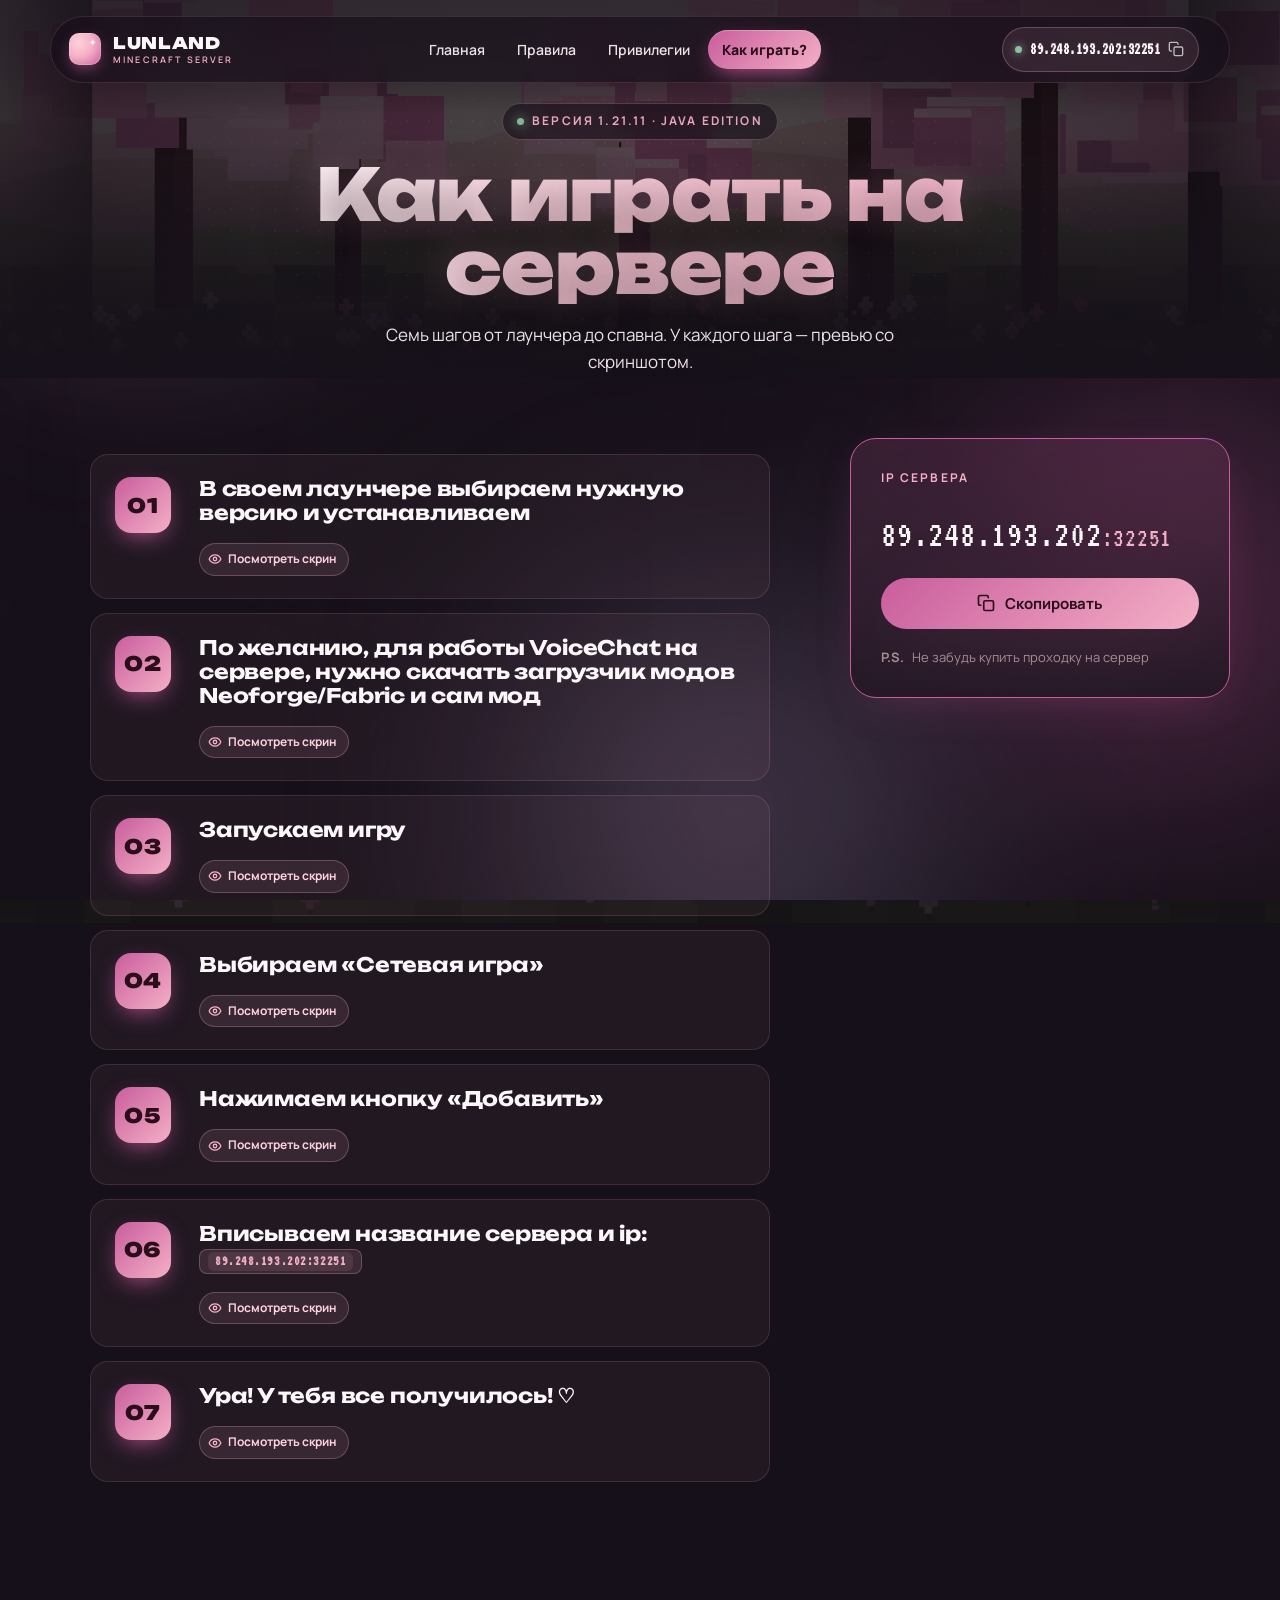
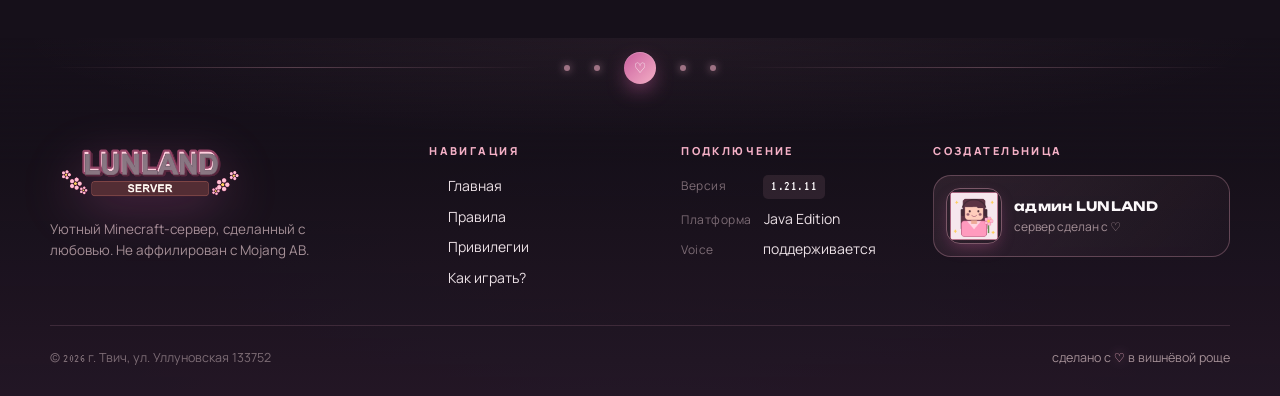
==== commit 805a7047: "feat: SPA navigation — no page reloads between sections Click on any internal *.html link now swaps " ====
--- a/kak-zajti.html
+++ b/kak-zajti.html
@@ -141,7 +141,6 @@
         </aside>
       </section>
     </section>
-  </main>
 
   <!-- ============== LIGHTBOX (step screenshots) ============== -->
   <div class="lightbox" data-lightbox aria-hidden="true">
@@ -270,6 +269,7 @@
       <text x="360" y="248" font-family="Unbounded" font-size="14" fill="#ffd1de">✦</text>
     </svg>
   </template>
+  </main>
 
   <footer class="site-footer rich-footer">
     <div class="footer-divider" aria-hidden="true">
--- a/styles.css
+++ b/styles.css
@@ -1600,11 +1600,102 @@
 .inline-copy:hover { background: rgba(244, 176, 198, 0.20); border-color: var(--pink); }
 .inline-copy code { color: var(--pink); font-size: 16px; padding: 0; background: none; }
 
-/* active nav link */
+/* ===========================================================
+   NAV-PILL — static active highlight + sliding pill on hover
+   =========================================================== */
+.main-nav { position: relative; z-index: 1; }
+.main-nav a {
+  position: relative;
+  z-index: 1;
+  transition: color 200ms var(--ease), background 200ms var(--ease);
+}
+
+/* Static state: active link has solid pink background (visible always,
+   no JS required → no flash on page load / view-transition). */
 .main-nav a.is-active {
   background: linear-gradient(135deg, var(--pink-deep), var(--pink));
   color: #2a0e1a;
   font-weight: 800;
+  box-shadow: 0 8px 22px -8px var(--pink-deep), inset 0 1px 0 rgba(255, 255, 255, 0.25);
+}
+.main-nav a:hover { color: var(--text); }
+.main-nav a.is-active:hover { color: #2a0e1a; }
+
+/* The sliding pill is ONLY a hover indicator — invisible by default. */
+.main-nav .nav-pill {
+  position: absolute;
+  left: 0; top: 50%;
+  height: 36px;
+  transform: translate3d(var(--pill-x, 0), -50%, 0);
+  width: var(--pill-w, 0);
+  background: linear-gradient(135deg, var(--pink-deep), var(--pink));
+  border-radius: var(--radius-pill);
+  box-shadow: 0 8px 22px -8px var(--pink-deep), inset 0 1px 0 rgba(255, 255, 255, 0.25);
+  z-index: -1;
+  transition: transform 420ms cubic-bezier(.45, 1.45, .5, 1), width 420ms cubic-bezier(.45, 1.45, .5, 1), opacity 220ms var(--ease);
+  pointer-events: none;
+  opacity: 0;
+  will-change: transform, width;
+}
+
+/* When hovering anywhere in nav: hide active's static bg, show the pill,
+   and let it ride to whichever link the cursor is over. */
+.main-nav.is-hovering a.is-active {
+  background: transparent;
+  color: var(--text);
+  font-weight: 600;
+  box-shadow: none;
+}
+.main-nav.is-hovering .nav-pill { opacity: 1; }
+.main-nav.is-hovering a.pill-hover {
+  color: #2a0e1a;
+  font-weight: 800;
+}
+
+/* ===========================================================
+   CROSS-PAGE TRANSITIONS (View Transitions API + fallback)
+   =========================================================== */
+@view-transition { navigation: auto; }
+
+::view-transition-old(root) {
+  animation: page-leave 340ms cubic-bezier(.4, 0, .2, 1) both;
+}
+::view-transition-new(root) {
+  animation: page-enter 460ms cubic-bezier(.22, 1, .36, 1) both;
+}
+@keyframes page-leave {
+  from { opacity: 1; transform: translateY(0) scale(1); filter: blur(0); }
+  to   { opacity: 0; transform: translateY(-10px) scale(0.99); filter: blur(6px); }
+}
+@keyframes page-enter {
+  from { opacity: 0; transform: translateY(14px) scale(0.99); filter: blur(8px); }
+  to   { opacity: 1; transform: none; filter: blur(0); }
+}
+
+/* header persists across navigation (no animation on it) */
+.site-header { view-transition-name: site-header; }
+.site-footer { view-transition-name: site-footer; }
+::view-transition-old(site-header),
+::view-transition-new(site-header),
+::view-transition-old(site-footer),
+::view-transition-new(site-footer) {
+  animation: none !important;
+}
+
+/* JS fallback for browsers without View Transitions */
+body.page-leaving {
+  opacity: 0;
+  transform: translateY(-8px);
+  filter: blur(6px);
+  transition: opacity 280ms ease, transform 280ms ease, filter 280ms ease;
+}
+body.page-loaded main,
+body.page-loaded .strip-section {
+  animation: page-enter-fallback 540ms cubic-bezier(.22, 1, .36, 1) both;
+}
+@keyframes page-enter-fallback {
+  from { opacity: 0; transform: translateY(14px); filter: blur(6px); }
+  to   { opacity: 1; transform: none; filter: blur(0); }
 }
 
 /* === IP source of truth: HEADER only (everywhere). Footer never shows IP. === */
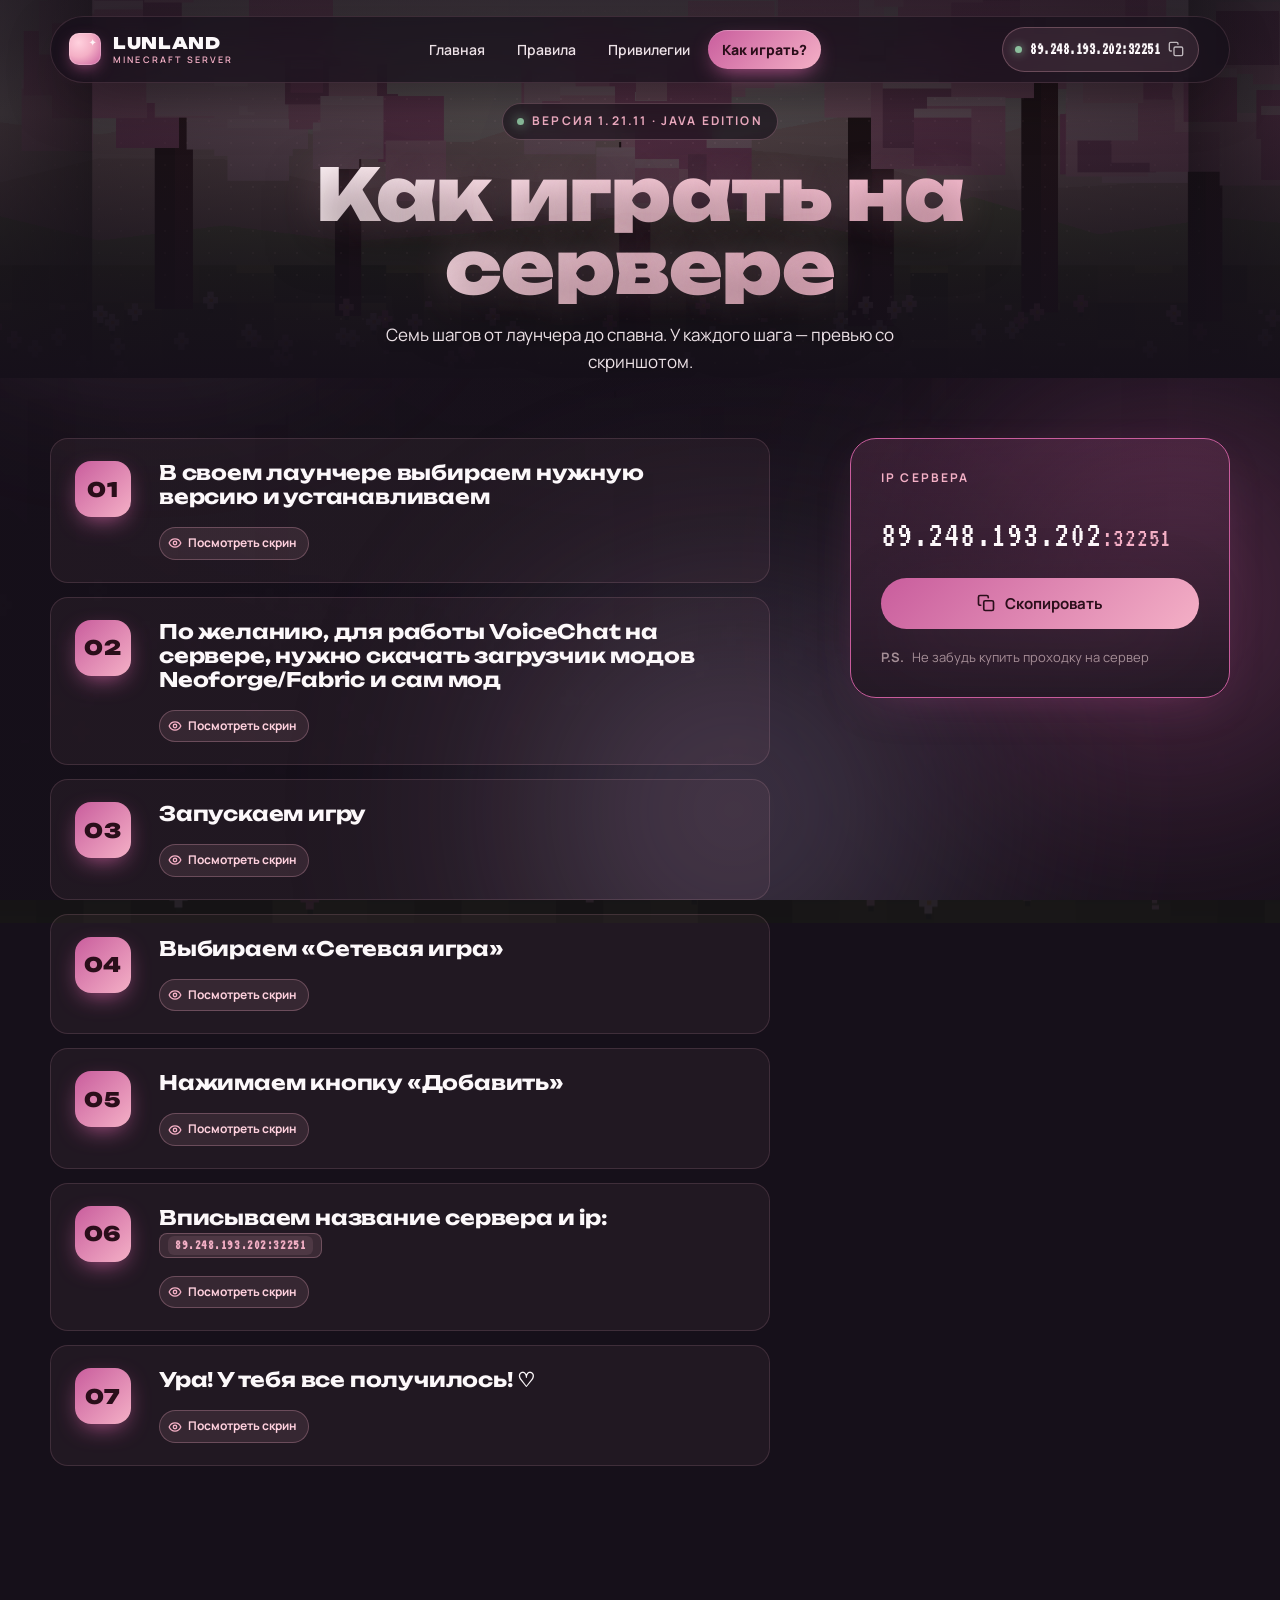
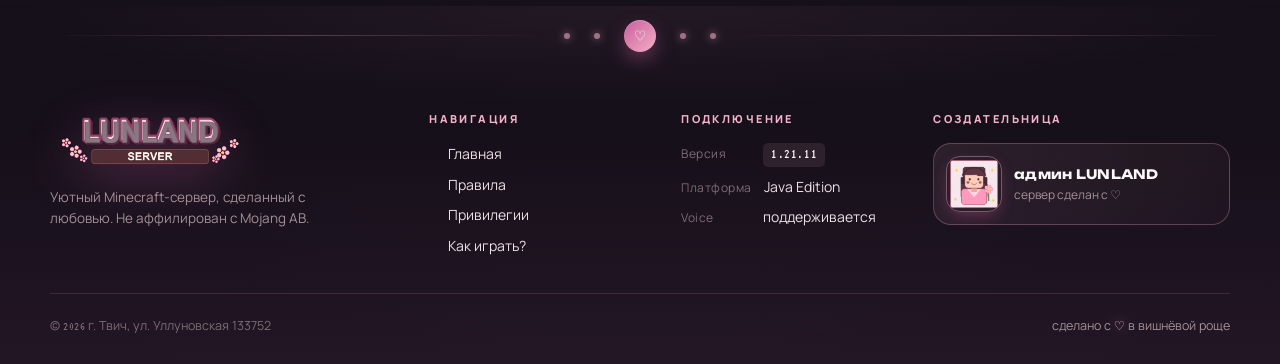
==== commit cd50ab14: "fix(mobile): polish responsive layout" ====
--- a/kak-zajti.html
+++ b/kak-zajti.html
@@ -11,7 +11,7 @@
   <link rel="preconnect" href="https://fonts.gstatic.com" crossorigin />
   <link href="https://fonts.googleapis.com/css2?family=Manrope:wght@400;500;600;700;800&family=Unbounded:wght@500;700;900&family=VT323&display=swap" rel="stylesheet" />
   <link rel="icon" type="image/png" href="./assets/logo.png" />
-  <link rel="stylesheet" href="./styles.css" />
+  <link rel="stylesheet" href="./styles.css?v=mobile-11" />
 </head>
 
 <body class="page-inner" data-page="kak-zajti">
@@ -319,6 +319,6 @@
     <span class="toast-text">IP скопирован — приятной игры!</span>
   </div>
 
-  <script src="./app.js" defer></script>
+  <script src="./app.js?v=mobile-11" defer></script>
 </body>
 </html>
--- a/styles.css
+++ b/styles.css
@@ -919,6 +919,9 @@
 .steps-layout > .join-card { position: sticky; top: 110px; }
 .steps {
   display: grid; gap: 14px;
+  margin: 0;
+  padding: 0;
+  list-style: none;
 }
 .steps li {
   display: grid; grid-template-columns: 64px 1fr;
@@ -1429,7 +1432,7 @@
 
 /* server-strip: 4 equal glass cells, no IP (IP lives in header) */
 .server-strip {
-  grid-template-columns: repeat(4, 1fr) !important;
+  grid-template-columns: repeat(4, 1fr);
   border-radius: 22px;
   margin-top: 0 !important;
 }
@@ -1933,3 +1936,575 @@
   .hero-claim { font-size: 15px; }
 }
 
+/* ---------- mobile interface pass ---------- */
+@media (max-width: 980px) {
+  .main-nav {
+    position: absolute;
+    top: calc(100% + 10px);
+    left: 0;
+    right: 0;
+    z-index: 60;
+    width: 100%;
+    transform: none;
+  }
+
+  .main-nav .nav-pill {
+    display: none;
+  }
+
+  .server-strip {
+    grid-template-columns: repeat(2, minmax(0, 1fr));
+  }
+}
+
+@media (max-width: 640px) {
+  html,
+  body {
+    max-width: 100%;
+  }
+
+  body {
+    font-size: 15px;
+  }
+
+  .petals {
+    z-index: 0;
+  }
+
+  .sparkle {
+    z-index: 0;
+  }
+
+  .hero-content {
+    z-index: 3;
+  }
+
+  main,
+  .site-footer {
+    position: relative;
+    z-index: 2;
+  }
+
+  :root {
+    --content: min(100% - 24px, 420px);
+    --radius: 16px;
+    --radius-lg: 22px;
+  }
+
+  .site-header {
+    top: max(8px, env(safe-area-inset-top));
+    width: calc(100vw - 16px);
+    grid-template-columns: minmax(0, 1fr) auto auto;
+    gap: 8px;
+    padding: 8px;
+    border-radius: 24px;
+  }
+
+  .brand {
+    min-width: 0;
+    gap: 8px;
+  }
+
+  .brand-mark {
+    width: 32px;
+    height: 32px;
+    border-radius: 9px;
+    flex: 0 0 auto;
+  }
+
+  .brand-word {
+    min-width: 0;
+    font-size: clamp(13px, 4.6vw, 16px);
+    line-height: 0.96;
+  }
+
+  .brand-word small {
+    margin-top: 3px;
+    font-size: 7px;
+    letter-spacing: 0.18em;
+  }
+
+  .header-ip {
+    width: 48px;
+    height: 40px;
+    flex: 0 0 48px;
+    justify-content: center;
+    gap: 6px;
+    padding: 0;
+  }
+
+  .header-ip .dot {
+    width: 7px;
+    height: 7px;
+  }
+
+  .menu-toggle {
+    width: 42px;
+    height: 42px;
+    flex: 0 0 42px;
+  }
+
+  .main-nav {
+    display: none;
+    top: calc(100% + 8px);
+    padding: 8px;
+    gap: 4px;
+    border-radius: 22px;
+    background: rgba(22, 16, 26, 0.97);
+    border: 1px solid var(--line-strong);
+    box-shadow: 0 24px 60px -24px rgba(0, 0, 0, 0.85);
+  }
+
+  .main-nav.is-open {
+    display: flex;
+  }
+
+  .main-nav a {
+    display: flex;
+    align-items: center;
+    min-height: 44px;
+    width: 100%;
+    padding: 11px 14px;
+    border-radius: 16px;
+    font-size: 15px;
+    text-align: left;
+  }
+
+  body.page-home .hero {
+    min-height: auto;
+    padding: 112px 0 52px;
+    align-items: flex-start;
+  }
+
+  .hero-content {
+    width: var(--content);
+    align-items: center;
+    text-align: center;
+  }
+
+  .hero-title {
+    max-width: 100%;
+    margin-top: 0;
+  }
+
+  .logo-art {
+    width: min(84vw, 300px);
+    margin: 0 auto;
+  }
+
+  .hero-tagline {
+    max-width: 15ch;
+    margin-top: 14px;
+    font-size: clamp(19px, 6.3vw, 24px);
+    line-height: 1.2;
+  }
+
+  .hero-tagline .heart {
+    margin: 0 3px;
+  }
+
+  .hero-claim {
+    max-width: 28ch;
+    margin-top: 18px;
+    font-size: clamp(14px, 4.9vw, 18px);
+    line-height: 1.28;
+    letter-spacing: 0;
+  }
+
+  .hero-claim br {
+    display: none;
+  }
+
+  .hero-lead {
+    max-width: 32ch;
+    margin-top: 18px;
+    font-size: 15px;
+    line-height: 1.62;
+  }
+
+  .hero-actions {
+    width: 100%;
+    margin-top: 26px;
+  }
+
+  .hero-actions .btn,
+  .buy-block .btn,
+  .join-card .btn {
+    width: 100%;
+    min-height: 52px;
+    justify-content: center;
+    padding: 13px 18px;
+    white-space: normal;
+    text-align: center;
+  }
+
+  .reveal {
+    transform: translateY(10px);
+    filter: none;
+    transition-duration: 360ms;
+  }
+
+  .reveal.is-visible {
+    filter: none;
+  }
+
+  .strip-section {
+    width: var(--content);
+    padding: 30px 0 46px;
+  }
+
+  .server-strip {
+    grid-template-columns: 1fr;
+    gap: 0;
+    border-radius: 20px;
+  }
+
+  .server-strip article {
+    min-height: 84px;
+    padding: 18px 20px;
+    text-align: center;
+  }
+
+  .server-strip article + article::before {
+    left: 18px;
+    right: 18px;
+    top: 0;
+    width: auto;
+    height: 1px;
+    background: linear-gradient(90deg, transparent, var(--line-strong), transparent);
+  }
+
+  .server-strip strong {
+    font-size: clamp(18px, 6vw, 21px);
+    line-height: 1.16;
+    overflow-wrap: normal;
+    word-break: keep-all;
+  }
+
+  .strip-label,
+  .online-cell .strip-label {
+    text-align: center;
+    justify-content: center;
+  }
+
+  .page-banner {
+    height: auto;
+    min-height: 310px;
+    margin-bottom: 42px;
+  }
+
+  .page-banner-content {
+    width: 100%;
+    max-width: 100%;
+    padding: 92px 14px 34px;
+  }
+
+  .page-banner-content .eyebrow {
+    max-width: calc(100vw - 24px);
+    justify-content: center;
+    white-space: normal;
+    text-align: center;
+    font-size: 10px;
+    line-height: 1.35;
+    letter-spacing: 0.13em;
+    padding: 8px 12px;
+  }
+
+  .page-banner-content h1 {
+    max-width: 100%;
+    font-size: clamp(32px, 11vw, 44px);
+    line-height: 1.08;
+    overflow-wrap: anywhere;
+  }
+
+  body[data-page="privileges"] .page-banner-content h1 {
+    font-size: clamp(31px, 10.4vw, 40px);
+  }
+
+  .page-banner-content .banner-sub {
+    max-width: 31ch;
+    font-size: 15px;
+    line-height: 1.5;
+  }
+
+  .page {
+    width: var(--content);
+    padding: 12px 0 54px;
+  }
+
+  .rules-page {
+    gap: 14px;
+  }
+
+  .rules-group {
+    padding: 20px 16px;
+    border-radius: 20px;
+  }
+
+  .rules-group h2 {
+    flex-direction: column;
+    align-items: center;
+    gap: 12px;
+    font-size: clamp(18px, 5.8vw, 22px);
+    line-height: 1.16;
+    text-align: center;
+  }
+
+  .rules-num {
+    width: 36px;
+    height: 36px;
+    flex: 0 0 36px;
+    border-radius: 11px;
+  }
+
+  .rules-group li {
+    grid-template-columns: 42px minmax(0, 1fr);
+    gap: 10px;
+    padding: 12px;
+    font-size: 14px;
+    overflow-wrap: anywhere;
+  }
+
+  .rules-warning {
+    flex-direction: column;
+    align-items: center;
+    padding: 18px;
+    gap: 12px;
+    font-size: 14px;
+    line-height: 1.5;
+    text-align: center;
+  }
+
+  .tier-grid,
+  .tier-grid-4 {
+    gap: 16px;
+  }
+
+  .tier-card {
+    padding: 24px 20px;
+    border-radius: 22px;
+  }
+
+  .tier-card header {
+    flex-direction: column;
+    align-items: center;
+    gap: 12px;
+    text-align: center;
+  }
+
+  .tier-block {
+    width: 48px;
+    height: 48px;
+    border-radius: 13px;
+  }
+
+  .tier-card h3 {
+    font-size: 20px;
+    overflow-wrap: anywhere;
+  }
+
+  .tier-card header p {
+    font-size: 13px;
+  }
+
+  .price {
+    margin: 22px 0 18px;
+    font-size: 32px;
+    text-align: center;
+  }
+
+  .tier-card li {
+    padding: 10px 12px 10px 22px;
+    font-size: 13.5px;
+    overflow-wrap: anywhere;
+  }
+
+  .tier-card li b {
+    white-space: normal;
+  }
+
+  .tier-card code {
+    max-width: 100%;
+    overflow-wrap: anywhere;
+  }
+
+  .buy-block {
+    margin-top: 24px;
+    padding: 24px 18px;
+    border-radius: 22px;
+  }
+
+  .buy-block p {
+    flex-direction: column;
+    gap: 6px;
+    font-size: 15px;
+    line-height: 1.35;
+  }
+
+  .steps-layout {
+    gap: 18px;
+  }
+
+  .steps {
+    gap: 12px;
+  }
+
+  .steps li {
+    grid-template-columns: 1fr;
+    justify-items: center;
+    gap: 14px;
+    padding: 18px 16px;
+    border-radius: 22px;
+    text-align: center;
+  }
+
+  .step-num {
+    width: 44px;
+    height: 44px;
+    border-radius: 14px;
+    font-size: 16px;
+  }
+
+  .steps li h3 {
+    font-size: clamp(17px, 5.3vw, 20px);
+    line-height: 1.22;
+    overflow-wrap: normal;
+    text-align: center;
+  }
+
+  .steps li > div {
+    width: 100%;
+  }
+
+  .step-thumb-btn {
+    max-width: 100%;
+    width: 100%;
+    min-height: 38px;
+    justify-content: center;
+    white-space: normal;
+  }
+
+  .inline-copy {
+    max-width: 100%;
+    vertical-align: middle;
+  }
+
+  .inline-copy code {
+    overflow-wrap: anywhere;
+  }
+
+  .join-card {
+    align-items: center;
+    padding: 22px 18px;
+    border-radius: 22px;
+    text-align: center;
+  }
+
+  .join-card .ip-big {
+    font-size: clamp(25px, 9vw, 32px);
+    overflow-wrap: anywhere;
+    text-align: center;
+  }
+
+  .join-note {
+    justify-content: center;
+    text-align: center;
+  }
+
+  .lightbox {
+    padding: 12px;
+  }
+
+  .lightbox-card {
+    max-height: calc(100vh - 24px);
+    overflow: auto;
+    padding: 18px;
+    border-radius: 22px;
+  }
+
+  .toast {
+    top: calc(max(8px, env(safe-area-inset-top)) + 66px);
+    bottom: auto;
+    width: min(calc(100vw - 32px), 320px);
+    justify-content: center;
+    padding: 12px 16px;
+    border-radius: 18px;
+    text-align: center;
+    transform: translateX(-50%) translateY(-18px);
+  }
+
+  .toast.is-visible {
+    transform: translateX(-50%) translateY(0);
+  }
+
+  .footer-grid-cozy {
+    gap: 24px;
+    text-align: center;
+    justify-items: center;
+  }
+
+  .footer-col-brand .footer-logo {
+    width: 170px;
+    margin-left: auto;
+    margin-right: auto;
+  }
+
+  .footer-col-brand .footer-tagline {
+    max-width: 30ch;
+    margin-left: auto;
+    margin-right: auto;
+  }
+
+  .footer-col ul {
+    align-items: center;
+  }
+
+  .footer-col li {
+    justify-content: center;
+    text-align: center;
+  }
+
+  .footer-col li span {
+    min-width: 0;
+  }
+
+  .creator-card {
+    justify-content: center;
+    text-align: left;
+    width: min(100%, 320px);
+  }
+
+  .footer-bottom-cozy {
+    align-items: center;
+    justify-content: center;
+    text-align: center;
+  }
+}
+
+@media (max-width: 360px) {
+  .site-header {
+    gap: 6px;
+  }
+
+  .brand-mark {
+    width: 30px;
+    height: 30px;
+  }
+
+  .brand-word {
+    font-size: 14px;
+  }
+
+  .brand-word small {
+    font-size: 6.5px;
+  }
+
+  .header-ip {
+    width: 44px;
+    flex-basis: 44px;
+  }
+
+  .page-banner-content h1 {
+    font-size: 32px;
+  }
+}
